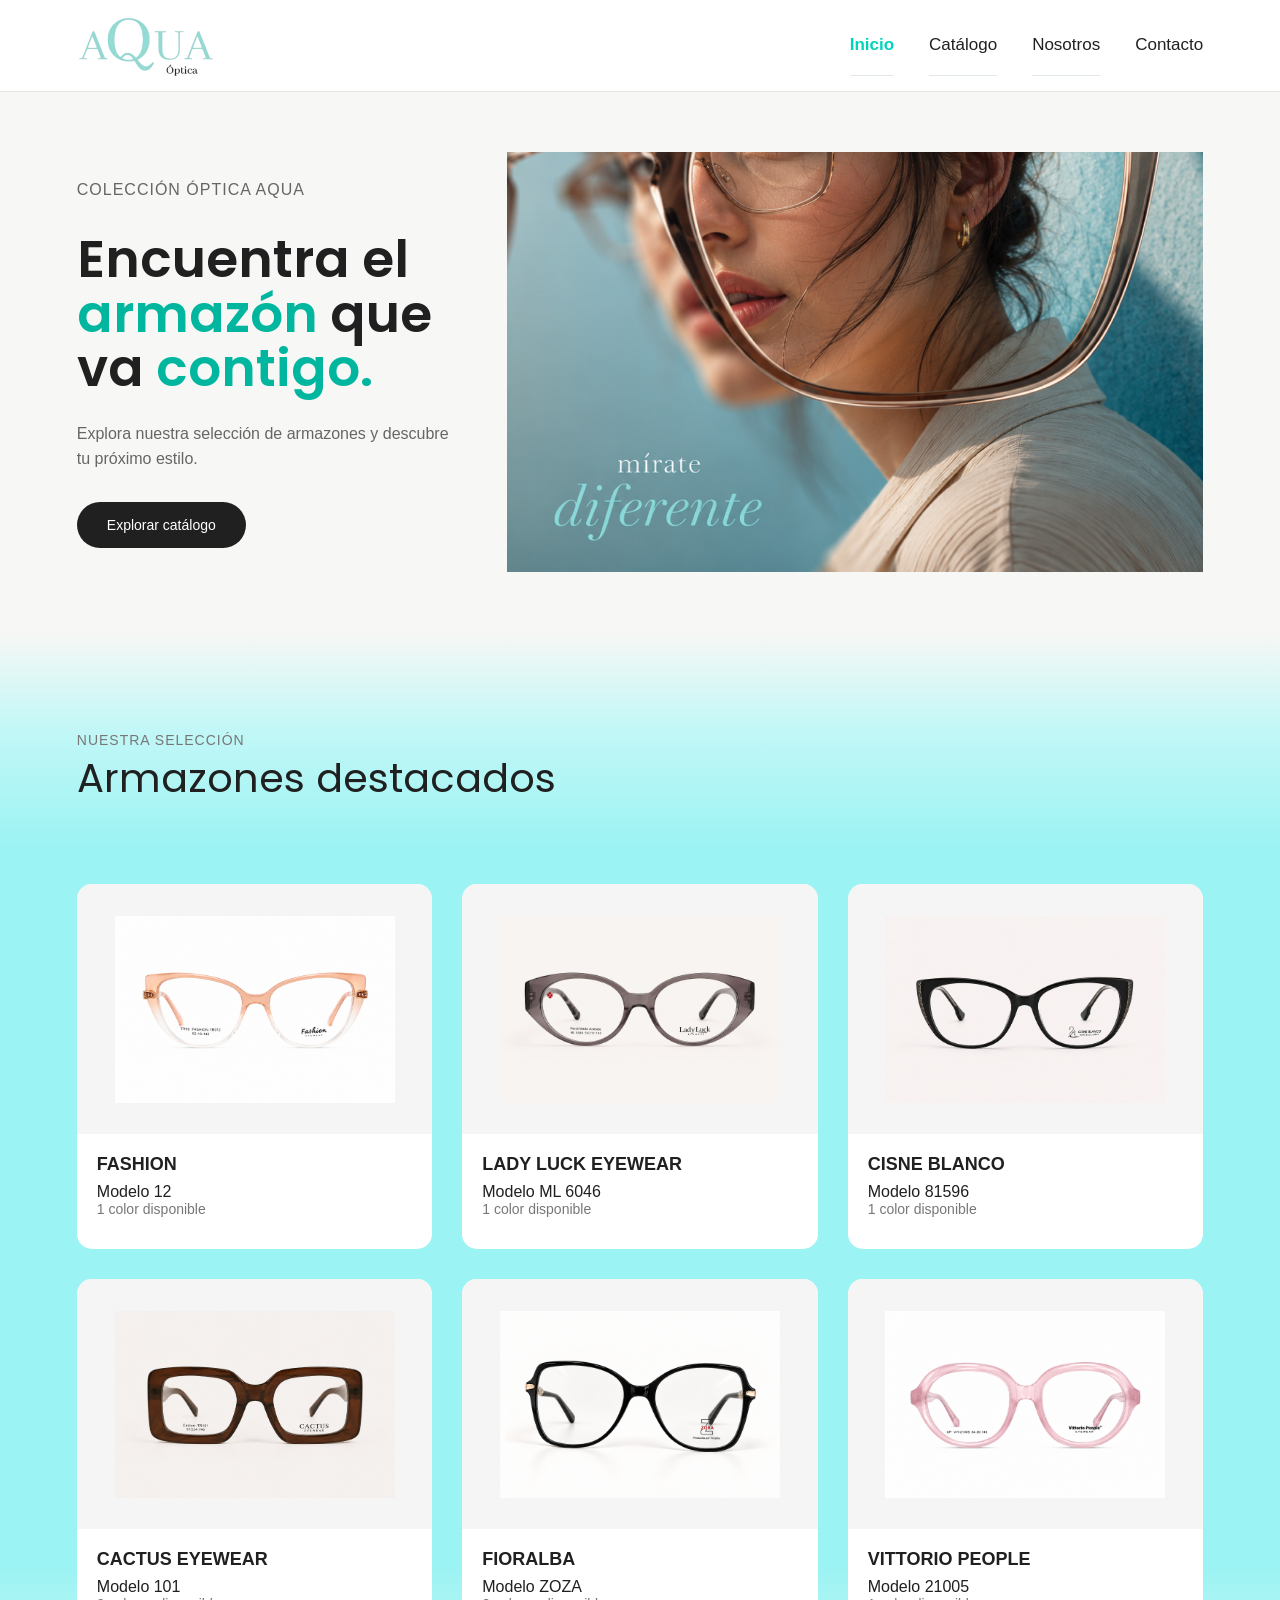
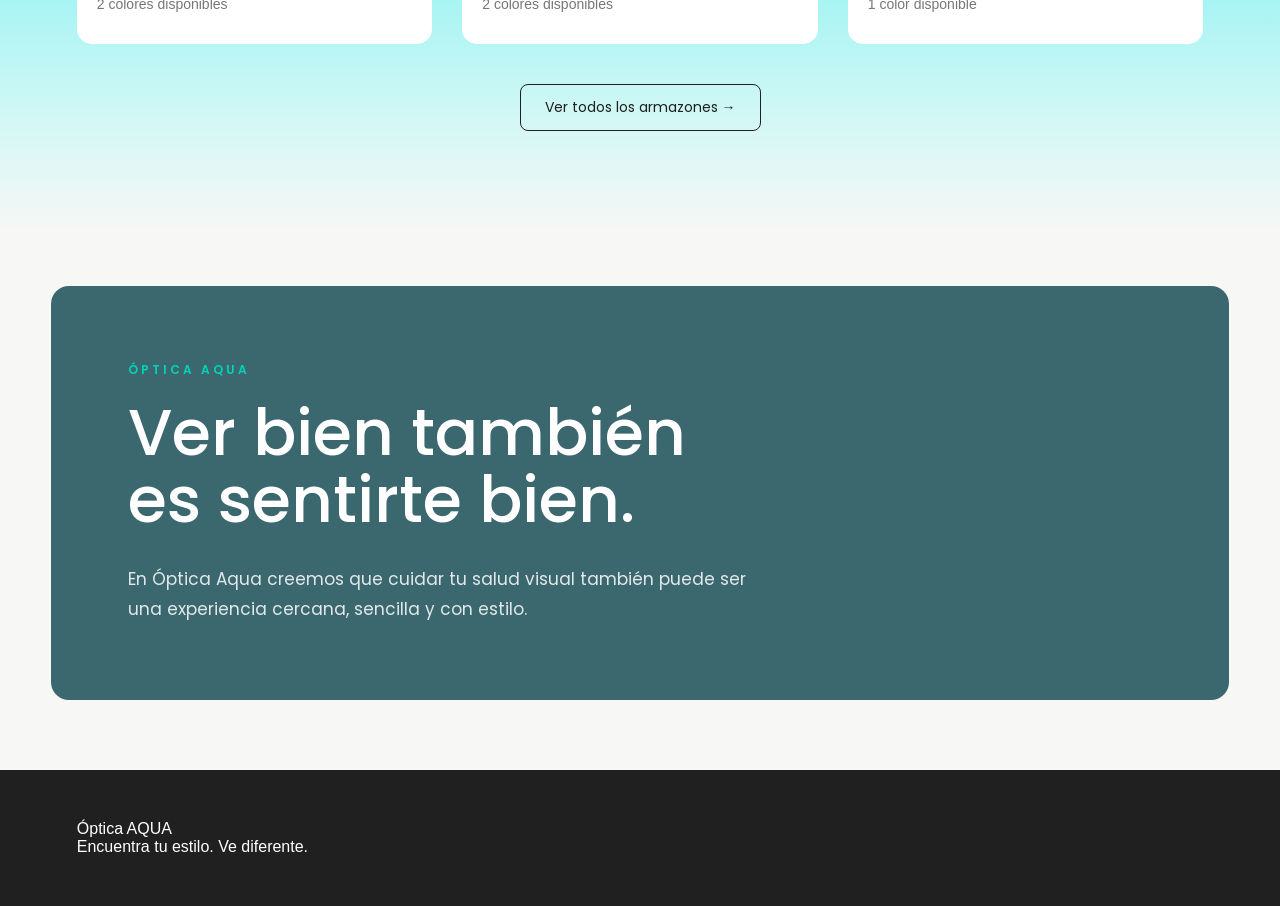
==== index.html @ 5e8a1d58 "Corregir menu movil de inicio" ====
<!DOCTYPE html>
<html lang="es">

<head>
    <meta charset="UTF-8">
    <meta name="viewport" content="width=device-width, initial-scale=1.0">

    <title>Óptica Aqua</title>

    <!-- TIPOGRAFÍA POPPINS -->
    <link rel="preconnect" href="https://fonts.googleapis.com">
    <link rel="preconnect" href="https://fonts.gstatic.com" crossorigin>

    <link
        href="https://fonts.googleapis.com/css2?family=Poppins:wght@400;500;600;700&display=swap"
        rel="stylesheet"
    >

    <!-- ESTILOS -->
    <link rel="stylesheet" href="style.css/style.css">

</head>

<body data-pagina="inicio">


    <!-- =========================
         ENCABEZADO
         ========================= -->

    <header class="encabezado">

<button class="menu-hamburguesa" id="abrir-menu" aria-label="Abrir menú">
    <span></span>
    <span></span>
</button>

        <div class="logo">
            <img src="imagenes/Aqua Logo.png" alt="Óptica Aqua">
        </div>

       <nav class="menu" id="menu-principal">

    <a href="#" class="activo">Inicio</a>
    <a href="catalogo.html">Catálogo</a>
    <a href="#nosotros">Nosotros</a>
    <a href="#contacto">Contacto</a>

</nav>

    </header>


    <!-- =========================
         PANEL DE BÚSQUEDA
         ========================= -->

    <div class="panel-filtros" id="panel-filtros">

        <div class="filtros-contenido">

            <div class="filtros-encabezado">

                <h2>
                    Encuentra tus armazones
                </h2>

                <button id="cerrar-filtros">
                    ×
                </button>

            </div>


            <!-- BUSCADOR -->

            <input
                type="text"
                id="buscar-modelo"
                placeholder="Buscar marca, modelo o característica..."
            >


            <div class="filtros-opciones">


                <!-- MARCA -->

                <select id="filtro-marca">

                    <option value="">
                        Todas las marcas
                    </option>

                </select>


                <!-- MATERIAL -->

                <select id="filtro-material">

                    <option value="">
                        Todos los materiales
                    </option>

                    <option value="PASTA">
                        Pasta
                    </option>

                    <option value="METALICO">
                        Metálico
                    </option>

                    <option value="TITANIO">
                        Titanio
                    </option>

                </select>


                <!-- COLOR -->

                <select id="filtro-color">

                    <option value="">
                        Todos los colores
                    </option>

                    <option value="NEGRO">Negro</option>
                    <option value="CAREY">Carey</option>
                    <option value="TRANSPARENTE">Transparente</option>
                    <option value="VINO">Vino</option>
                    <option value="ROJO">Rojo</option>
                    <option value="AZUL">Azul</option>
                    <option value="DORADO">Dorado</option>
                    <option value="GRIS">Gris</option>
                    <option value="VERDE">Verde</option>
                    <option value="MORADO">Morado</option>
                    <option value="CAFE">Café</option>
                    <option value="PLATA">Plata</option>
                    <option value="NARANJA">Naranja</option>
                    <option value="BLANCO">Blanco</option>

                </select>


                <!-- PRECIO -->

                <select id="filtro-precio">

                    <option value="">
                        Cualquier precio
                    </option>

                    <option value="500">
                        Hasta $500
                    </option>

                    <option value="800">
                        Hasta $800
                    </option>

                    <option value="1000">
                        Hasta $1,000
                    </option>

                    <option value="1500">
                        Hasta $1,500
                    </option>

                    <option value="2000">
                        Hasta $2,000
                    </option>

                </select>

            </div>

<button id="aplicar-filtros">
    Ver resultados
</button>
            <button id="limpiar-filtros">
                Limpiar filtros
            </button>

        </div>

    </div>


    <!-- =========================
         CONTENIDO PRINCIPAL
         ========================= -->

    <main>


        <!-- PORTADA -->

        <section class="hero">

            <div class="hero-texto">

                <p class="subtitulo">
                    COLECCIÓN ÓPTICA AQUA
                </p>

                <h1>
                    Encuentra el
                    <span class="titulo-azul">
                        armazón
                    </span>
                    que va
                    <span class="titulo-azul">
                        contigo.
                    </span>
                </h1>

                <p>
                    Explora nuestra selección de armazones
                    y descubre tu próximo estilo.
                </p>

                <a href="#catalogo" class="boton">
                    Explorar catálogo
                </a>

            </div>


            <div class="hero-imagen">

                <img
                    src="imagenes/OPTICA POST-03.jpg"
                    alt="Colección Óptica Aqua"
                >

            </div>

        </section>


       <!-- =========================
     CATÁLOGO
     ========================= -->

<section
    id="catalogo"
    class="seccion-catalogo"
>

    <div class="cabecera-catalogo">

        <div class="titulo-seccion">

            <p class="subtitulo">
                NUESTRA SELECCIÓN
            </p>

            <h2>
                Armazones destacados
            </h2>

        </div>

    </div>

    <!--
        JavaScript coloca aquí
        automáticamente las tarjetas.
    -->

    <div class="productos"></div>

    <div class="ver-todos">
        <a href="catalogo.html">
            Ver todos los armazones →
        </a>
    </div>

</section>


<!-- =========================
     NOSOTROS
     ========================= -->

<section class="nosotros" id="nosotros">

    <div class="nosotros-contenido">

        <p class="nosotros-etiqueta">
            ÓPTICA AQUA
        </p>

        <h2>
            Ver bien también<br>
            es sentirte bien.
        </h2>

        <p class="nosotros-texto">
            En Óptica Aqua creemos que cuidar tu salud visual
            también puede ser una experiencia cercana, sencilla
            y con estilo.
        </p>

    </div>

</section>

</main>
    <!-- =========================
         PIE DE PÁGINA
         ========================= -->

    <footer id="contacto">

        <p>
            Óptica AQUA
        </p>

        <p>
            Encuentra tu estilo. Ve diferente.
        </p>

    </footer>


    <!-- JAVASCRIPT -->

<script src="script.js/inventario.js"></script>
<script src="script.js/script.js"></script>

</body>

</html>
---- style.css/style.css ----
/* CONFIGURACIÓN GENERAL */

* {
    margin: 0;
    padding: 0;
    box-sizing: border-box;
}

body {
    font-family: Arial, sans-serif;
    background-color: #f7f7f5;
    color: #202020;
}


/* ENCABEZADO */

.encabezado {
    display: flex;
    justify-content: space-between;
    align-items: center;
    padding: 14px 6%;
    background-color: white;
    border-bottom: 1px solid #e5e5e5;

    position: sticky;
    top: 0;
    z-index: 1000;
    width: 100%;
}

.logo {
    font-size: 22px;
    font-weight: bold;
    letter-spacing: 2px;
}

.logo span {
    font-weight: normal;
}

.menu {
    display: flex;
    gap: 35px;
}

.menu a {
    text-decoration: none;
    color: #202020;
   font-size: 17px;
}

/* HEADER DE CATÁLOGO */

body[data-pagina="catálogo"] .menu {
    margin-left: auto;
}

body[data-pagina="catálogo"] .acciones {
    margin-left: 28px;
}
/* Cuando pasas el cursor */
.menu a:hover {
    color: #00d4bb;
    font-weight: bold;
}
.menu a.activo {
    color: #00d4bb;
    font-weight: 600;
}

.acciones button {
    background: none;
    border: 1px solid #6a9492;
    color: #6a9492;
    padding: 10px 20px;
    cursor: pointer;
    border-radius: 50px;
}


/* PORTADA */

.hero {
    display: grid;
    grid-template-columns: 380px minmax(0, 1fr);
    align-items: center;
    gap: 50px;

    width: 100%;
    max-width: 1400px;
    margin: 0 auto;
    padding: 60px 6%;
}

.hero-texto {
    width: 100%;
}

.subtitulo {
    font-size: 14px;
    letter-spacing: 1px;
    margin-bottom: 0;
    color: #777;
}

.hero h1 {
    font-family: 'Poppins', sans-serif;
    font-size: 52px;
    line-height: 1.05;
    font-weight: 600;
    margin-bottom: 25px;
}
.titulo-marino {
    color: #101a20;
}

.titulo-azul {
    color: #00b69e;
}

.hero p {
    font-size: 16px;
    line-height: 1.6;
    color: #666;
    margin-bottom: 30px;
}

.boton {
    display: inline-block;
    padding: 15px 30px;
    background-color: #202020;
    color: white;
    text-decoration: none;
    font-size: 14px;
    border-radius: 50px;

    transition: transform 0.25s ease, box-shadow 0.25s ease;
}
.boton:hover {
    transform: translateY(-4px);
    box-shadow: 0 8px 18px rgba(0, 0, 0, 0.15);
}


/* IMAGEN DE PORTADA */

.hero-imagen {
    width: 100%;
    height: 420px;
    overflow: hidden;
}

.hero-imagen img {
    width: 100%;
    height: 100%;
    display: block;
    object-fit: cover;
    object-position: center;
}

  /* CATÁLOGO */

.titulo-seccion {
    margin-bottom: 28px;
}

.titulo-seccion h2 {
    font-size: 40px;
    font-weight: 400;
    margin-bottom: 8px;
    font-family: 'Poppins', sans-serif;
}

.productos {
    display: grid;
    grid-template-columns: repeat(3, 1fr);
    gap: 30px;
    margin-top: 40px;
}

.tarjeta-producto {
    background-color: #ffffff;
    border-radius: 15px;
    overflow: hidden;
    transition: 0.3s ease;
    cursor: pointer;
}

.producto-imagen {
    background-color: #f5f5f5;
    padding: 30px;
    height: 250px;
    display: flex;
    align-items: center;
    justify-content: center;
}

.producto-imagen img {
    width: 100%;
    max-width: 280px;
    height: auto;
}

.producto-info {
    padding: 20px;
}

.producto-info h3 {
    margin: 0 0 8px;
    font-size: 18px;
}

.tipo {
    color: #777777;
    font-size: 14px;
    margin: 0 0 12px;
}

.precio {
    font-size: 17px;
    font-weight: bold;
    margin: 0;
}

.tarjeta-producto:hover {
    transform: translateY(-6px);
    box-shadow: 0 12px 30px rgba(0, 0, 0, 0.10);
}
.hero {
    /* todo lo que ya tienes aquí */
    position: relative;
}

/* CATÁLOGO DENTRO DE INICIO */
body[data-pagina="inicio"] .seccion-catalogo {
    padding: 100px 6%;

    background: linear-gradient(
        to bottom,
        #f7f7f5 0%,
        #c3f7f7 8%,
        #9cf3f3 18%,
        #9cf3f3 78%,
        #d8f8f5 92%,
        #f7f7f5 100%
    );
}


/* PÁGINA COMPLETA DE CATÁLOGO */
body[data-pagina="catálogo"] .seccion-catalogo {
    padding: 55px 6% 100px;

    background: linear-gradient(
        to bottom,
        #f7f7f5 0px,
        #c3f7f7 180px,
        #a4fcfc 350px,
        #a4fcfc 100%
    );
}


/* PIE DE PÁGINA */

footer {
    padding: 50px 6%;
    background-color: #202020;
    color: white;
}

.logo img {
    width: 140px;
    height: auto;
    display: block;
}


/* =========================
   VERSIÓN CELULAR
   ========================= */

@media (max-width: 768px) {

  /* HEADER MÓVIL */

/* HEADER MÓVIL */

.encabezado {
    position: sticky;
    top: 0;
    z-index: 1000;

    display: grid;
    grid-template-columns: 1fr auto 1fr;
    align-items: center;

    padding: 12px 5%;
    gap: 0;
}

/* Logo centrado */
.logo {
    grid-column: 2;
}

.logo img {
    width: 115px;
}

/* Hamburguesa */
.menu-hamburguesa {
    grid-column: 1;
    grid-row: 1;

    display: flex;
    flex-direction: column;
    gap: 5px;

    width: 34px;
    padding: 5px 0;

    background: transparent;
    border: none;
    cursor: pointer;
}

.menu-hamburguesa span {
    display: block;
    width: 28px;
    height: 2px;
    background-color: #3b686f;
}

/* Buscar a la derecha */
.acciones {
    grid-column: 3;
    grid-row: 1;
    justify-self: end;
    margin-left: 0 !important;
}

.acciones button {
    padding: 9px 16px;
    font-size: 13px;
}

/* Ocultamos el menú normal */
.menu {
    display: none;
}

/* X para cerrar */

.cerrar-menu {
    display: block;

    position: absolute;
    top: 22px;
    right: 7%;

    background: transparent;
    border: none;

    font-size: 34px;
    font-weight: 300;

    cursor: pointer;
}

    .hero {
        grid-template-columns: 1fr;
        padding: 50px 6%;
        gap: 35px;
    }

    .hero-texto {
        width: 100%;
    }

    .hero h1 {
        font-size: 40px;
    }

    .hero p {
        font-size: 16px;
    }

    .hero-imagen {
        height: 300px;
    }

   .seccion-catalogo {
    padding: 40px 6% 60px;
}

    .titulo-seccion {
        margin-bottom: 30px;
    }

    .titulo-seccion h2 {
        font-size: 32px;
    }

    .productos {
    grid-template-columns: repeat(2, minmax(0, 1fr));
    gap: 12px;
}

   .producto-imagen {
    height: 180px;
    padding: 15px;
}

    footer {
        padding: 40px 6%;
    }
    /* BARRA DE CATEGORÍAS - MÓVIL */

.barra-catalogo {
    width: 100%;
    overflow-x: auto;
    display: flex;
    flex-wrap: nowrap;
    gap: 10px;

    padding-bottom: 8px;

    /* Oculta la barra de scroll */
    scrollbar-width: none;
}

.barra-catalogo::-webkit-scrollbar {
    display: none;
}

.barra-catalogo .categorias-catalogo {
    display: flex;
    flex-wrap: nowrap;
    width: max-content;
    flex-shrink: 0;
    gap: 10px;
}

.barra-catalogo .categoria,
#abrir-filtros-catalogo {
    flex-shrink: 0;
    white-space: nowrap;
}
#abrir-filtros-catalogo {
    width: auto;
    min-width: max-content;
    flex: 0 0 auto;

    padding: 10px 22px;
}
.barra-catalogo .categoria {
    width: auto;
    flex: 0 0 auto;
}
#abrir-filtros-catalogo {
    width: auto;
    min-width: max-content;
    flex: 0 0 auto;
    padding: 10px 22px;
}
}
/* =========================
   PANEL DE FILTROS
   ========================= */

.panel-filtros {
    position: fixed;
    top: 0;
    right: -100%;
    width: 420px;
    max-width: 100%;
    height: 100vh;
    background-color: #ffffff;
    z-index: 1000;
    padding: 40px;
    box-shadow: -10px 0 30px rgba(0, 0, 0, 0.12);

    transition: right 0.35s ease;
}

/* Cuando el panel está abierto */

.panel-filtros.activo {
    right: 0;
}

.filtros-contenido {
    width: 100%;
}

.filtros-encabezado {
    display: flex;
    justify-content: space-between;
    align-items: center;
    margin-bottom: 35px;
}

.filtros-encabezado h2 {
    font-family: 'Poppins', sans-serif;
    font-size: 24px;
    font-weight: 600;
}

#cerrar-filtros {
    background: none;
    border: none;
    font-size: 30px;
    cursor: pointer;
}

#buscar-modelo {
    width: 100%;
    padding: 14px;
    border: 1px solid #dddddd;
    font-family: 'Poppins', sans-serif;
    margin-bottom: 20px;
}

.filtros-opciones {
    display: flex;
    flex-direction: column;
    gap: 15px;
}

.filtros-opciones select {
    width: 100%;
    padding: 14px;
    border: 1px solid #dddddd;
    background-color: white;
    font-family: 'Poppins', sans-serif;
    cursor: pointer;
}

#limpiar-filtros {
    width: 100%;
    margin-top: 25px;
    padding: 14px;
    background-color: #202020;
    color: white;
    border: none;
    font-family: 'Poppins', sans-serif;
    cursor: pointer;
}


/* CELULAR */

@media (max-width: 768px) {

    .panel-filtros {
        width: 100%;
        padding: 30px 6%;
    }

}
/* =========================================
   MODAL / FICHA DEL PRODUCTO
   ========================================= */

.modal-producto {
    position: fixed;
    inset: 0;
    background: rgba(0, 0, 0, 0.45);

    display: flex;
    align-items: center;
    justify-content: center;

    padding: 30px;

    z-index: 2000;

    opacity: 0;
    visibility: hidden;
    pointer-events: none;

    transition:
        opacity 0.3s ease,
        visibility 0.3s ease;
}


/* MODAL ABIERTO */

.modal-producto.activo {
    opacity: 1;
    visibility: visible;
    pointer-events: auto;
}


/* CAJA BLANCA */

.modal-contenido {
    position: relative;

    width: min(950px, 100%);
    max-height: 90vh;

    background: white;
    border-radius: 18px;

    padding: 45px;

    overflow-y: auto;

    transform: translateY(20px) scale(0.98);

    transition: transform 0.3s ease;
}


.modal-producto.activo .modal-contenido {
    transform: translateY(0) scale(1);
}


/* BOTÓN CERRAR */

.cerrar-modal {
    position: absolute;

    top: 18px;
    right: 22px;

    background: transparent;
    border: none;

    font-family: 'Poppins', sans-serif;
    font-size: 32px;

    cursor: pointer;

    z-index: 5;
}


/* INTERIOR */

.modal-interior {
    display: grid;
    grid-template-columns: 1.1fr 1fr;

    gap: 50px;
    align-items: center;
}


/* IMAGEN */

.modal-imagen {
    width: 100%;
    min-height: 420px;

    background: #f5f5f5;
    border-radius: 14px;

    display: flex;
    align-items: center;
    justify-content: center;

    overflow: hidden;
}


.modal-imagen img {
    display: block;

    width: 100%;
    height: 420px;

    object-fit: contain;

    padding: 25px;
}


/* INFORMACIÓN */

.modal-datos h2 {
    font-family: 'Poppins', sans-serif;

    font-size: 32px;
    font-weight: 600;

    margin: 5px 0 15px;
}


.modal-datos p {
    font-family: 'Poppins', sans-serif;
}


/* VARIANTES / COLORES */

.variantes-modal {
    display: flex;
    flex-wrap: wrap;

    gap: 10px;

    margin: 25px 0;
}


.boton-variante {
    padding: 10px 16px;

    background: white;

    border: 1px solid #d7d7d7;
    border-radius: 30px;

    font-family: 'Poppins', sans-serif;
    font-size: 13px;

    cursor: pointer;

    transition: 0.2s ease;
}


.boton-variante:hover {
    border-color: #00d4bb;

    transform: translateY(-2px);
}


/* DETALLE DE LA VARIANTE */

.detalle-variante {
    margin-top: 20px;

    padding-top: 20px;

    border-top: 1px solid #eeeeee;
}


.detalle-variante p {
    margin: 7px 0;
}


/* INDICAR QUE LAS TARJETAS SE PUEDEN ABRIR */

.tarjeta-producto {
    cursor: pointer;
}


/* =========================================
   MODAL EN CELULAR
   ========================================= */

@media (max-width: 768px) {

    .modal-producto {
        padding: 15px;
    }

    .modal-contenido {
        padding: 50px 22px 30px;
        max-height: 92vh;
    }

    .modal-interior {
        grid-template-columns: 1fr;
        gap: 25px;
    }

    .modal-imagen {
        min-height: 260px;
    }

    .modal-imagen img {
        height: 260px;
    }

    .modal-datos h2 {
        font-size: 25px;
    }

}
/* COLOR / VARIANTE SELECCIONADA */

.boton-variante.activo {
    background-color: #202020;
    color: #ffffff;
    border-color: #202020;
}
/* BOTÓN VER RESULTADOS */

#aplicar-filtros {
    width: 100%;
    margin-top: 25px;
    padding: 14px;

    background-color: #00d4bb;
    color: #ffffff;

    border: none;

    font-family: 'Poppins', sans-serif;
    font-size: 15px;
    font-weight: 600;

    cursor: pointer;

    transition: transform 0.2s ease, box-shadow 0.2s ease;
}

#aplicar-filtros:hover {
    transform: translateY(-2px);
    box-shadow: 0 6px 15px rgba(0, 0, 0, 0.12);
}


/* AJUSTAR ESPACIO DE LIMPIAR FILTROS */

#limpiar-filtros {
    margin-top: 12px;
}
#aplicar-filtros,
#limpiar-filtros {
    border-radius: 50px;
}
/* =========================================
   CABECERA DEL CATÁLOGO + BOTÓN FILTRAR
   ========================================= */

.cabecera-catalogo {
    display: flex;
    justify-content: space-between;
    align-items: flex-end;
    gap: 30px;
}

#abrir-filtros-catalogo {
    margin: 0;
    flex-shrink: 0;

    padding: 10px 22px;

    background-color: #3b686f;
    color: white;

    border: 1px solid #3b686f;
    border-radius: 50px;

    font-family: 'Poppins', sans-serif;
    font-size: 14px;
    font-weight: 500;

    cursor: pointer;
    transition: 0.3s ease;
}

#abrir-filtros-catalogo:hover {
    background-color: #2f565c;
    border-color: #2f565c;
    transform: translateY(-2px);
}

@media (max-width: 768px) {

    .cabecera-catalogo {
        align-items: flex-start;
        flex-direction: column;
        gap: 15px;
    }

}
/* =========================================
   CATEGORÍAS DEL CATÁLOGO
   ========================================= */

.categorias-catalogo {
    display: flex;
    flex-wrap: wrap;
    gap: 10px;
    margin-bottom: 35px;
}

.categoria {
    padding: 9px 18px;

    background-color: transparent;
    color: #202020;

    border: 1px solid #d8d8d8;
    border-radius: 20px;

    font-family: 'Poppins', sans-serif;
    font-size: 13px;
    font-weight: 500;

    cursor: pointer;
    transition: all 0.2s ease;
}

.categoria:hover {
    border-color: #00d4bb;
    transform: translateY(-2px);
}

.categoria.activa {
    background-color: #202020;
    color: #ffffff;
    border-color: #202020;
}
.miniaturas-modal {
    display: flex;
    gap: 10px;
    margin-bottom: 25px;
    flex-wrap: wrap;
}

.miniaturas-modal img {
    width: 70px;
    height: 55px;
    object-fit: cover;

    background: #f5f5f5;

    border: 2px solid transparent;
    border-radius: 8px;

    padding: 4px;

    cursor: pointer;

    transition:
        border-color 0.2s ease,
        transform 0.2s ease;
}

.miniaturas-modal img:hover {
    transform: translateY(-2px);
}

.miniaturas-modal img.activa {
    border-color: #00d4bb;
}
.ver-todos {
    display: flex;
    justify-content: center;
    margin-top: 40px;
}

.ver-todos a {
    display: inline-block;
    padding: 12px 24px;
    border: 1px solid #202020;
    border-radius: 8px;
    color: #202020;
    text-decoration: none;
    font-family: 'Poppins', sans-serif;
    font-size: 14px;
    transition: 0.3s ease;
}

.ver-todos a:hover {
    background-color: #202020;
    color: white;
}
.volver-arriba {
    position: fixed;
    right: 28px;
    bottom: 28px;

    width: 58px;
    height: 58px;

    border: none;
    border-radius: 50%;

    background-color: #356c7a;

    cursor: pointer;
    z-index: 900;

    opacity: 0;
    visibility: hidden;
    transform: translateY(10px);

    transition: 0.3s ease;

    display: flex;
    align-items: center;
    justify-content: center;
}

/* Flecha chunky */
.flecha-chunky {
    position: relative;
    width: 28px;
    height: 30px;
}

/* Punta */
.flecha-chunky::before {
    content: "";
    position: absolute;

    top: 0;
    left: 50%;
    transform: translateX(-50%);

    width: 0;
    height: 0;

    border-left: 14px solid transparent;
    border-right: 14px solid transparent;
    border-bottom: 15px solid #a4fcfc;
}

/* Cuerpo */
.flecha-chunky::after {
    content: "";
    position: absolute;

    width: 13px;
    height: 17px;

    left: 50%;
    bottom: 0;
    transform: translateX(-50%);

    background-color: #a4fcfc;
    border-radius: 2px;
}

.volver-arriba.visible {
    opacity: 1;
    visibility: visible;
    transform: translateY(0);
}

.volver-arriba:hover {
    background-color: #356c7a;
    transform: translateY(-4px);
}
/* =====================================================
   NOSOTROS
===================================================== */

.nosotros {
    padding: 75px 6%;
    background-color: #3b686f;
    color: white;

    width: calc(100% - 8%);
    max-width: 1500px;

    margin: 55px auto 70px;
    border-radius: 18px;
}

.nosotros-contenido {
    width: 100%;
    max-width: 1400px;
    margin: 0 auto;
}

.nosotros-etiqueta {
    font-family: 'Poppins', sans-serif;
    font-size: 12px;
    font-weight: 600;
    letter-spacing: 3px;

    color: #00d4bb;
    margin-bottom: 20px;
}

.nosotros h2 {
    font-family: 'Poppins', sans-serif;
    font-size: clamp(38px, 5vw, 68px);
    line-height: 1.05;
    font-weight: 500;

    max-width: 850px;
    margin-bottom: 30px;
}

.nosotros-texto {
    font-family: 'Poppins', sans-serif;
    font-size: 17px;
    line-height: 1.8;

    max-width: 620px;
    color: rgba(255, 255, 255, 0.85);
}
/* =====================================================
   ANIMACIÓN NOSOTROS
===================================================== */

.nosotros {
    opacity: 0;
    transform: translateY(45px);

    transition:
        opacity 0.8s ease,
        transform 0.8s ease;
}

.nosotros.visible {
    opacity: 1;
    transform: translateY(0);
}

.barra-catalogo {
    display: flex;
    align-items: center;
    justify-content: flex-start;
    gap: 12px;
    flex-wrap: nowrap;
}

.barra-catalogo .categorias-catalogo {
    width: auto;
    margin: 0;
    flex: 0 0 auto;
}

#abrir-filtros-catalogo {
    margin: 0;
    flex-shrink: 0;
}
/* CONTROLES DEL MENÚ MÓVIL */

.menu-hamburguesa,
.cerrar-menu {
    display: none;
}
/* AJUSTES FINALES PARA CELULAR */
@media (max-width: 768px) {

    /* Menos espacio arriba del catálogo */
    body[data-pagina="catálogo"] .seccion-catalogo {
        padding: 30px 6% 60px;
    }

    /* Dos tarjetas por fila */
    .productos {
        grid-template-columns: repeat(2, minmax(0, 1fr));
        gap: 12px;
    }

    /* Tarjetas más compactas */
    .producto-imagen {
        height: 165px;
        padding: 12px;
    }

    .producto-info {
        padding: 15px;
    }

    .producto-info h3 {
        font-size: 15px;
        line-height: 1.2;
        margin-bottom: 6px;
    }

    .producto-info p {
        font-size: 13px;
        line-height: 1.3;
    }
}
/* =========================================
   HEADER MÓVIL - DEJAR AL FINAL DEL CSS
   ========================================= */

@media (max-width: 768px) {

    .encabezado {
        display: grid;
        grid-template-columns: 1fr auto 1fr;
        align-items: center;

        padding: 12px 5%;
        gap: 0;
    }

    /* HAMBURGUESA */

    .menu-hamburguesa {
        display: flex;
        flex-direction: column;
        justify-content: center;
        gap: 6px;

        grid-column: 1;
        grid-row: 1;
        justify-self: start;

        width: 36px;
        padding: 6px 0;

        background: transparent;
        border: none;
        cursor: pointer;
    }

    .menu-hamburguesa span {
        display: block;
        width: 28px;
        height: 2px;
        background-color: #3b686f;
    }

    /* LOGO */

    .logo {
        grid-column: 2;
        grid-row: 1;
        justify-self: center;
    }

    .logo img {
        width: 115px;
    }

    /* BUSCAR */

    .acciones {
        grid-column: 3;
        grid-row: 1;
        justify-self: end;
        margin-left: 0 !important;
    }

    .acciones button {
        padding: 9px 16px;
        font-size: 13px;
    }

    /* MENÚ DE ESCRITORIO */

    .menu {
        display: none;
    }
}
/* =========================
   MENÚ MÓVIL ABIERTO
========================= */

.menu.abierto {
    display: flex;

    position: fixed;
    inset: 0;

    width: 100%;
    height: 100vh;

    background-color: #f7f7f5;

    flex-direction: column;
    align-items: flex-start;
    justify-content: flex-start;

    padding: 120px 8% 40px;
    gap: 0;

    z-index: 2000;
}

/* Enlaces */

.menu.abierto a {
    display: block;
    width: 100%;

    padding: 20px 0;

    font-size: 25px;
    font-weight: 400;
    color: #202020;

    text-decoration: none;
    border-bottom: 1px solid #e5e5e5;
}

#menu-principal a {
    width: 100%;
    padding: 20px 0;

    border-bottom: 1px solid rgba(59, 104, 111, 0.15);
}
#menu-principal a:last-child {
    border-bottom: none;
}

/* Página actual */

.menu.abierto a.activo {
    color: #00bfae;
    font-weight: 600;
}

/* X para cerrar */

.menu.abierto .cerrar-menu {
    display: block;

    position: absolute;
    top: 24px;
    left: 8%;

    padding: 0;

    background: none;
    border: none;

    color: #3b686f;
    font-size: 45px;
    font-weight: 200;
    line-height: 1;

    cursor: pointer;
}
/* Logo dentro del menú abierto */

.logo-menu-movil {
    display: none;
}

.menu.abierto .logo-menu-movil {
    display: block;

    position: absolute;
    top: 22px;
    left: 50%;
    transform: translateX(-50%);
}

.menu.abierto .logo-menu-movil img {
    display: block;
    width: 115px;
    height: auto;
}
/* Corregir posición de la X */

.menu.abierto .cerrar-menu {
    display: block !important;

    position: absolute !important;
    top: 24px !important;
    left: 6% !important;
    right: auto !important;

    transform: none !important;

    width: auto !important;
    margin: 0 !important;
    padding: 0 !important;

    background: transparent;
    border: none;

    font-size: 42px;
    line-height: 1;
    color: #3b686f;

    z-index: 10;
}
/* =========================================
   MENÚ MÓVIL DESLIZABLE
========================================= */

@media (max-width: 768px) {

    /* HEADER SIEMPRE ENCIMA */
    .encabezado {
        position: sticky;
        top: 0;
        z-index: 2500;
        background-color: white;
    }


    /* =========================
       PANEL DEL MENÚ
    ========================= */

    #menu-principal {
        display: flex;

        position: fixed;

        /* empieza debajo del header */
        top: 65px;
        left: 0;

        width: 100%;
        height: calc(100% - 65px);

        flex-direction: column;
        align-items: flex-start;

        padding: 35px 6%;

        background-color: #f7f7f5;

        z-index: 2000;

        /* escondido hacia la izquierda */
        transform: translateX(-100%);

        transition: transform 0.45s ease;
    }


    /* PANEL ABIERTO */

    #menu-principal.menu-abierto {
        transform: translateX(0);
    }


    /* BLOQUEAR SCROLL */

    body.menu-movil-abierto {
        overflow: hidden;
    }


    /* =========================
       HAMBURGUESA
    ========================= */

    .menu-hamburguesa {
        position: relative;
        z-index: 2600;

        display: flex;
        flex-direction: column;
        justify-content: center;

        width: 34px;
        height: 34px;

        padding: 0;
        gap: 7px;

        background: transparent;
        border: none;
    }

    .menu-hamburguesa span {
        display: block;

        width: 27px;
        height: 2px;

        background-color: #3b686f;

        transform-origin: center;

        transition: transform 0.35s ease;
    }


    /* =========================
       DOS LÍNEAS → X
    ========================= */

    .menu-hamburguesa.activo {
        gap: 0;
    }

    .menu-hamburguesa.activo span:first-child {
        position: absolute;
        transform: rotate(45deg);
    }

    .menu-hamburguesa.activo span:last-child {
        position: absolute;
        transform: rotate(-45deg);
    }
}
/* =========================================
   FICHA DE PRODUCTO - MÓVIL
========================================= */

@media (max-width: 768px) {

    .modal-producto {
        padding: 16px;
        align-items: center;
        justify-content: center;
    }

    .modal-contenido {
    width: calc(100% - 32px) !important;
    max-width: 420px !important;

    height: auto !important;
    min-height: 0 !important;
    max-height: 80vh !important;

    margin: auto !important;
    padding: 18px !important;

    overflow-y: auto !important;

    border-radius: 18px !important;
}

    .modal-interior {
        display: block;
    }


    /* FOTO PRINCIPAL */

    .modal-galeria {
        width: 100%;
    }

    .modal-imagen {
    width: 100% !important;
    height: 180px !important;

    display: flex;
    align-items: center;
    justify-content: center;

    padding: 12px !important;
    border-radius: 12px;
}

.modal-imagen img {
    width: 100% !important;
    height: 100% !important;
    object-fit: contain;
}


    /* INFORMACIÓN */

   .modal-datos {
    padding: 16px 0 0 !important;
    margin: 0 !important;
}

.modal-datos h2 {
    font-size: 22px !important;
    margin: 2px 0 8px !important;
}

.modal-datos p {
    margin: 6px 0 !important;
}


    /* VARIANTES */

    .variantes-modal {
        display: flex;
        flex-wrap: wrap;
        gap: 8px;

        margin-top: 18px;
    }

    .boton-variante {
        padding: 9px 15px;
        font-size: 13px;
    }


    /* MINIATURAS */

    .miniaturas-modal {
        display: flex;
        gap: 8px;

        margin-top: 16px;
    }

    .miniaturas-modal img {
        width: 62px;
        height: 62px;

        object-fit: contain;
    }


    /* DETALLE */

    .detalle-variante {
        margin-top: 18px;
        font-size: 14px;
    }

}
@media (max-width: 768px) {

    .modal-producto {
        padding: 12px !important;
    }

    .modal-contenido {
        width: calc(100% - 24px) !important;
        max-width: 380px !important;

        height: auto !important;
        min-height: 0 !important;
        max-height: 82vh !important;

        padding: 16px !important;
        overflow-y: auto !important;
    }

    /* Quitar distribución gigante de escritorio */
    .modal-interior {
        display: flex !important;
        flex-direction: column !important;
        gap: 14px !important;

        height: auto !important;
        min-height: 0 !important;
    }

    .modal-galeria {
        width: 100% !important;
        height: auto !important;
        min-height: 0 !important;

        margin: 0 !important;
        padding: 0 !important;
    }

    /* FOTO MUCHO MÁS COMPACTA */
    .modal-imagen {
        width: 100% !important;
        height: 155px !important;
        min-height: 0 !important;

        margin: 0 !important;
        padding: 10px !important;
    }

    .modal-imagen img {
        width: 100% !important;
        height: 100% !important;
        object-fit: contain !important;
    }

    /* DATOS INMEDIATAMENTE DEBAJO */
    .modal-datos {
        width: 100% !important;

        margin: 0 !important;
        padding: 0 !important;

        min-height: 0 !important;
    }

    .modal-datos .subtitulo {
        margin: 0 0 3px !important;
        font-size: 12px !important;
    }

    .modal-datos h2 {
        margin: 0 0 6px !important;
        font-size: 21px !important;
    }

    .modal-datos > p {
        margin: 4px 0 !important;
        font-size: 14px !important;
    }

    .variantes-modal {
        margin: 12px 0 0 !important;
        gap: 6px !important;
    }

    .boton-variante {
        padding: 8px 13px !important;
        font-size: 12px !important;
    }

    .detalle-variante {
        margin: 12px 0 0 !important;
        padding: 0 !important;
    }

    .miniaturas-modal {
        margin: 10px 0 !important;
        gap: 7px !important;
    }

    .miniaturas-modal img {
        width: 52px !important;
        height: 52px !important;
    }
}
.modal-imagen {
    overflow: hidden !important;
}

.modal-imagen img {
    width: 100% !important;
    height: 100% !important;
    object-fit: contain !important;

    transform: scale(1.8);
    transform-origin: center;
}
@media (max-width: 768px) {

    body[data-pagina="catálogo"] .cabecera-catalogo {
        text-align: center;
    }

    body[data-pagina="catálogo"] .titulo-seccion {
        width: 100%;
        text-align: center;
    }

    body[data-pagina="catálogo"] .titulo-seccion h2,
    body[data-pagina="catálogo"] .titulo-seccion .subtitulo {
        text-align: center;
    }
}
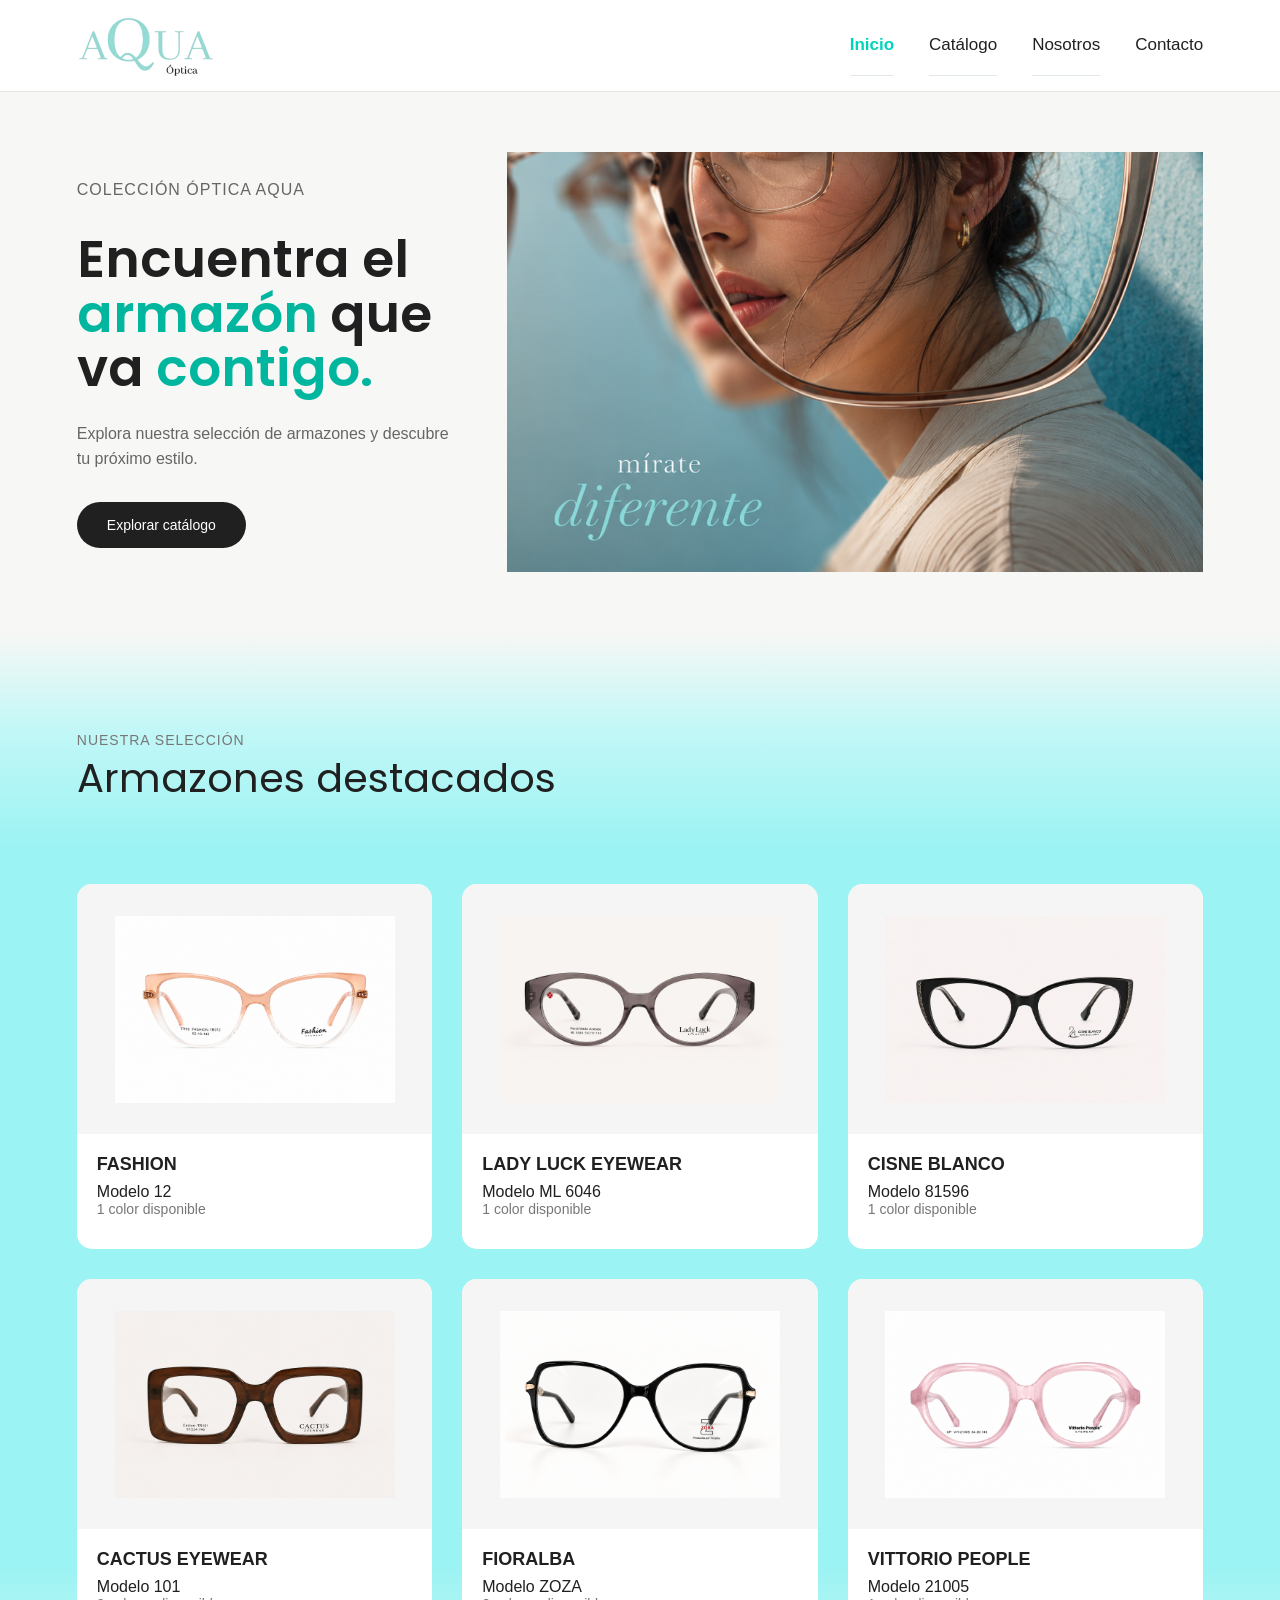
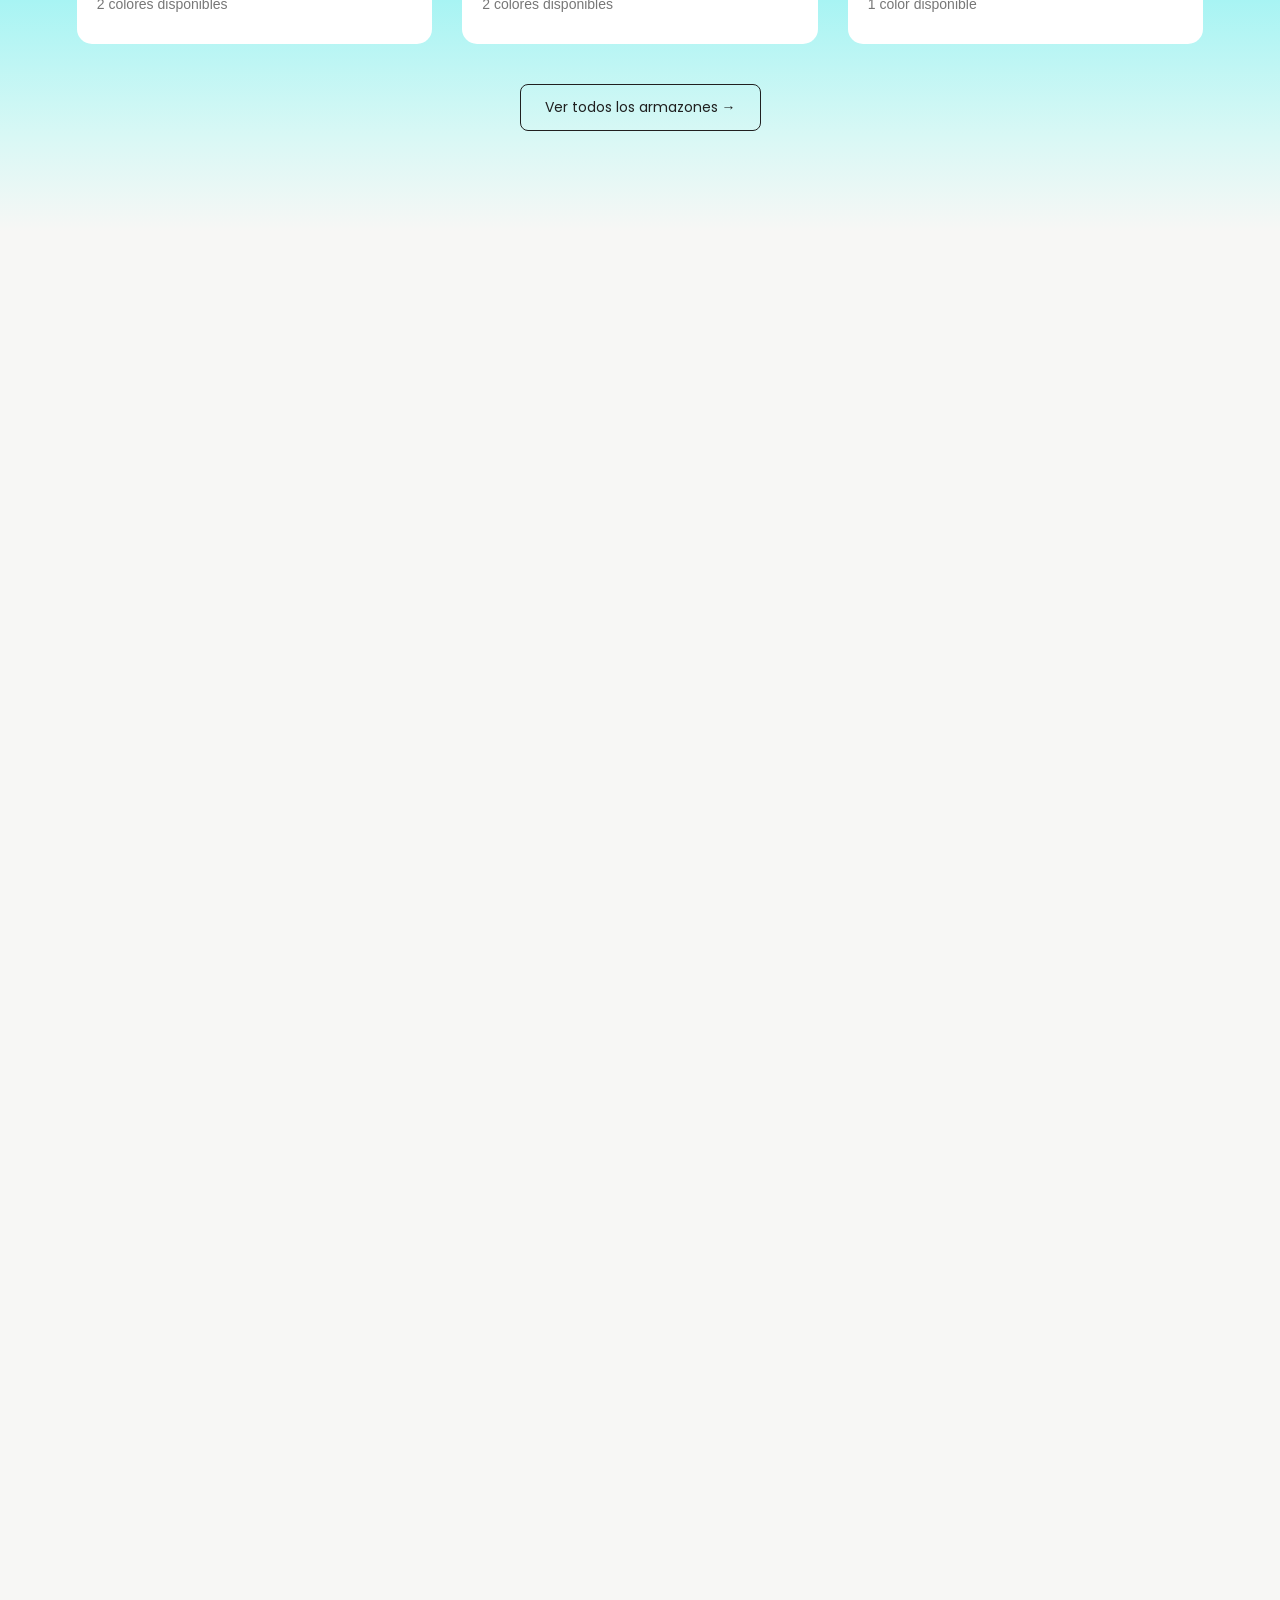
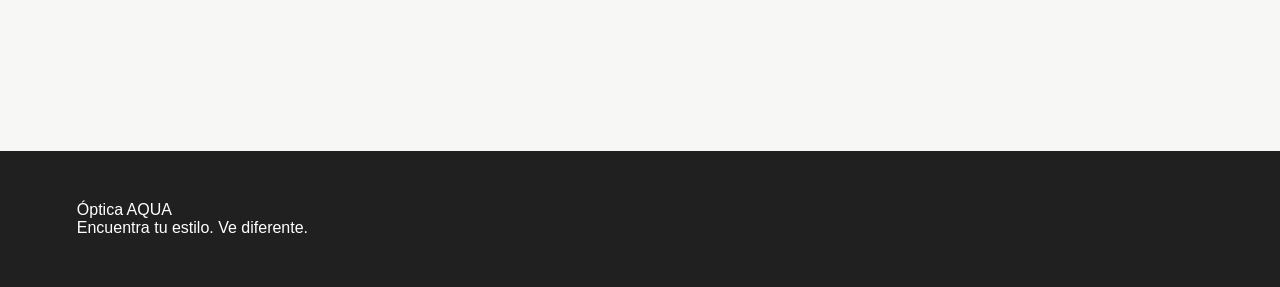
==== commit 47f0fba1: "Agregar carrusel de Nosotros" ====
--- a/index.html
+++ b/index.html
@@ -285,26 +285,152 @@
      NOSOTROS
      ========================= -->
 
+<!-- =========================
+     NOSOTROS
+     ========================= -->
+
 <section class="nosotros" id="nosotros">
 
-    <div class="nosotros-contenido">
-
-        <p class="nosotros-etiqueta">
-            ÓPTICA AQUA
-        </p>
-
-        <h2>
-            Ver bien también<br>
-            es sentirte bien.
-        </h2>
-
-        <p class="nosotros-texto">
-            En Óptica Aqua creemos que cuidar tu salud visual
-            también puede ser una experiencia cercana, sencilla
-            y con estilo.
-        </p>
+    <div class="nosotros-carrusel">
+
+        <!-- DIAPOSITIVA 1 -->
+        <article class="nosotros-slide activo">
+
+            <div class="nosotros-contenido">
+
+                <p class="nosotros-etiqueta">
+                    ÓPTICA AQUA
+                </p>
+
+                <h2>
+                    Ver bien también<br>
+                    es sentirte bien.
+                </h2>
+
+                <p class="nosotros-texto">
+                    En Óptica Aqua creemos que cuidar tu salud visual
+                    también puede ser una experiencia cercana, sencilla
+                    y con estilo.
+                </p>
+
+            </div>
+
+            <div class="nosotros-imagen">
+    <img src="imagenes/nosotros1.png" alt="Armazones de Óptica Aqua">
+</div>
+
+        </article>
+
+
+        <!-- DIAPOSITIVA 2 -->
+        <article class="nosotros-slide">
+
+            <div class="nosotros-contenido">
+
+                <p class="nosotros-etiqueta">
+                    NUESTRA HISTORIA
+                </p>
+
+                <h2>
+                    11 años<br>
+                    viendo contigo.
+                </h2>
+
+                <p class="nosotros-texto">
+                    Más de una década acompañando a nuestros clientes
+                    en el cuidado de su salud visual.
+                </p>
+
+            </div>
+
+            <div class="nosotros-imagen">
+    <img src="imagenes/nosotros2.png" alt="Armazones de Óptica Aqua">
+</div>
+
+        </article>
+
+
+        <!-- DIAPOSITIVA 3 -->
+        <article class="nosotros-slide">
+
+            <div class="nosotros-contenido">
+
+                <p class="nosotros-etiqueta">
+                    LO QUE NOS DIFERENCIA
+                </p>
+
+                <h2>
+                    Tu visión es<br>
+                    lo primero.
+                </h2>
+
+                <p class="nosotros-texto">
+                    Cuidar tu salud visual es el punto de partida.
+                    Queremos ayudarte a encontrar una opción que también
+                    vaya contigo y con tu estilo.
+                </p>
+
+            </div>
+
+            <div class="nosotros-imagen">
+    <img src="imagenes/nosotros3.png" alt="Armazones de Óptica Aqua">
+</div>
+
+        </article>
+
+
+        <!-- DIAPOSITIVA 4 -->
+        <article class="nosotros-slide">
+
+            <div class="nosotros-contenido">
+
+                <p class="nosotros-etiqueta">
+                    SUCURSALES
+                </p>
+
+                <h2>
+                    Encuentra tu<br>
+                    Óptica Aqua.
+                </h2>
+
+                <p class="nosotros-texto">
+                    Visítanos y conoce nuestros armazones en persona.
+                </p>
+
+            </div>
+
+            <div class="nosotros-imagen">
+    <img src="imagenes/nosotros4.png" alt="Armazones de Óptica Aqua">
+</div>
+
+        </article>
+
+
+        <!-- CONTROLES -->
+        <div class="nosotros-controles">
+
+            <div class="nosotros-indicadores">
+                <button class="indicador activo" data-slide="0"></button>
+                <button class="indicador" data-slide="1"></button>
+                <button class="indicador" data-slide="2"></button>
+                <button class="indicador" data-slide="3"></button>
+            </div>
+
+            <div class="nosotros-flechas">
+                <button id="nosotros-anterior" aria-label="Anterior">
+                    ←
+                </button>
+
+                <button id="nosotros-siguiente" aria-label="Siguiente">
+                    →
+                </button>
+            </div>
+
+        </div>
 
     </div>
+
+</section>
 
 </section>
 
--- a/style.css/style.css
+++ b/style.css/style.css
@@ -1100,6 +1100,37 @@
     max-width: 620px;
     color: rgba(255, 255, 255, 0.85);
 }
+/* =========================
+   NOSOTROS
+========================= */
+
+.nosotros-contenido {
+    max-width: 1100px;
+    margin: 0 auto;
+}
+
+.nosotros-etiqueta {
+    font-size: 13px;
+    font-weight: 600;
+    letter-spacing: 2px;
+    margin-bottom: 14px;
+    opacity: 0.8;
+}
+
+.nosotros h2 {
+    font-size: clamp(38px, 5vw, 64px);
+    line-height: 1.05;
+    font-weight: 600;
+    margin-bottom: 25px;
+}
+
+.nosotros-texto {
+    max-width: 650px;
+    font-size: 17px;
+    line-height: 1.7;
+    opacity: 0.9;
+}
+
 /* =====================================================
    ANIMACIÓN NOSOTROS
 ===================================================== */
@@ -1736,4 +1767,60 @@
     body[data-pagina="catálogo"] .titulo-seccion .subtitulo {
         text-align: center;
     }
+}
+/* =========================
+   ZOOM INTERACTIVO - ESCRITORIO
+========================= */
+
+@media (min-width: 769px) {
+
+    .modal-imagen {
+        overflow: hidden;
+        cursor: crosshair;
+    }
+
+    .modal-imagen img {
+        width: 100%;
+        height: 100%;
+        object-fit: contain;
+
+        transform: scale(1);
+        transform-origin: 50% 50%;
+
+        transition:
+            transform 0.25s ease,
+            transform-origin 0.08s linear;
+    }
+
+    .modal-imagen:hover img {
+        transform: scale(2);
+    }
+
+}
+/* =========================
+   INTEGRACIÓN FOTO - NOSOTROS
+========================= */
+
+.nosotros-imagen {
+    position: relative;
+}
+
+.nosotros-imagen::before {
+    content: "";
+    position: absolute;
+    inset: 0;
+    z-index: 1;
+    pointer-events: none;
+
+    background: linear-gradient(
+        to right,
+        rgba(59, 104, 111, 0.28) 0%,
+        rgba(59, 104, 111, 0.08) 9%,
+        transparent 20%
+    );
+}
+
+.nosotros-imagen img {
+    position: relative;
+    z-index: 0;
 }
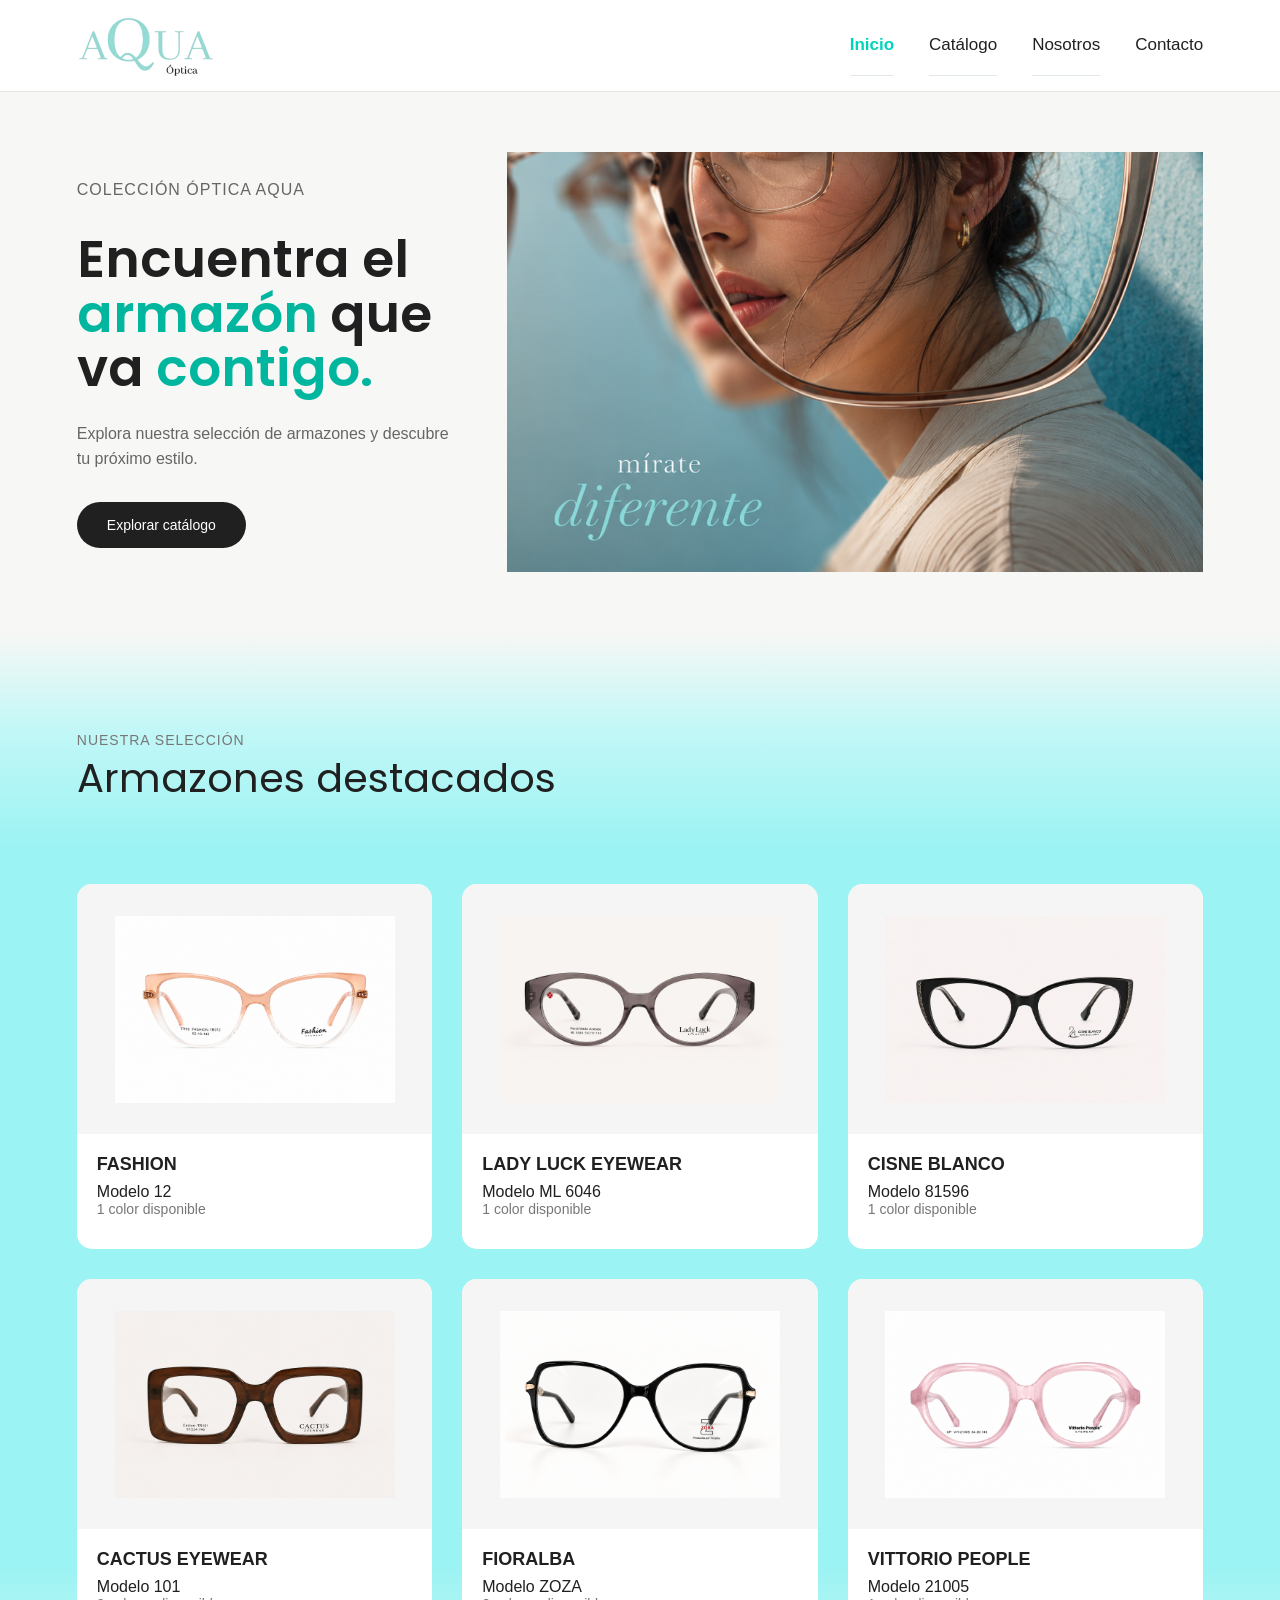
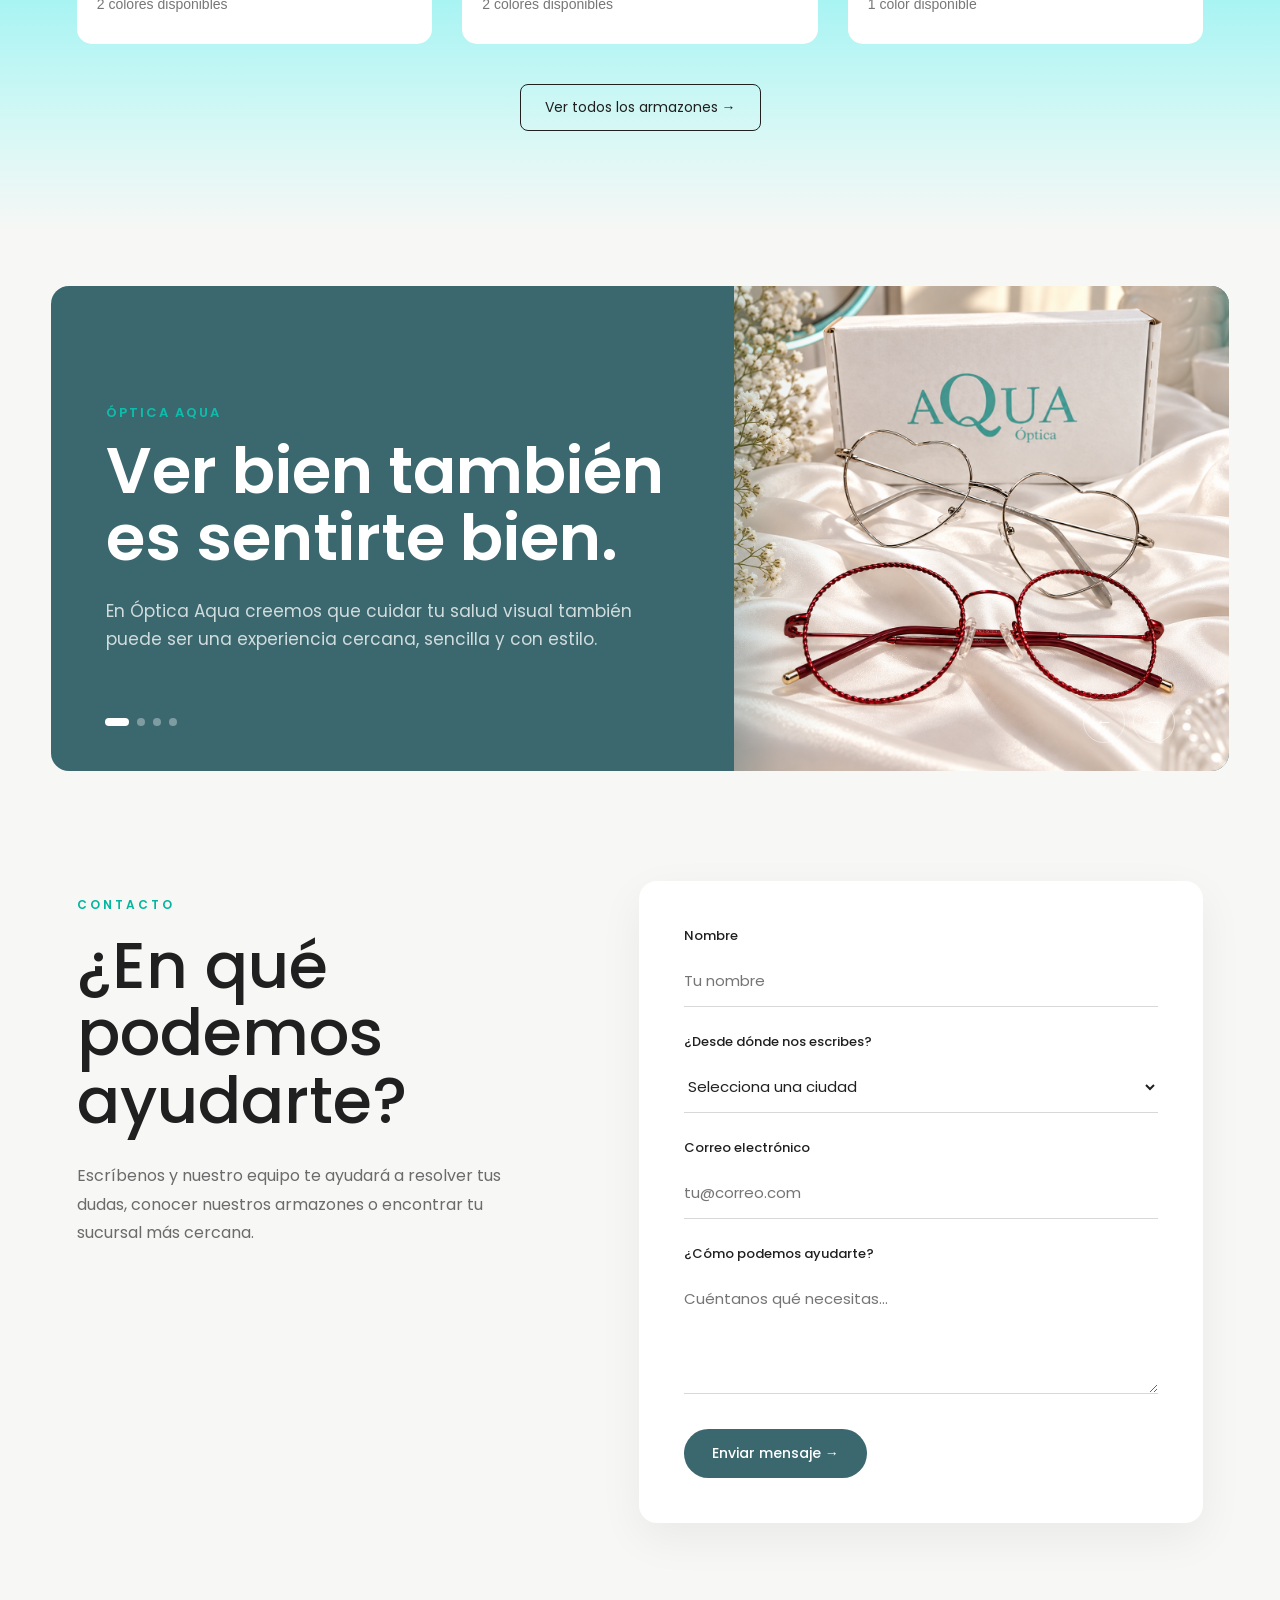
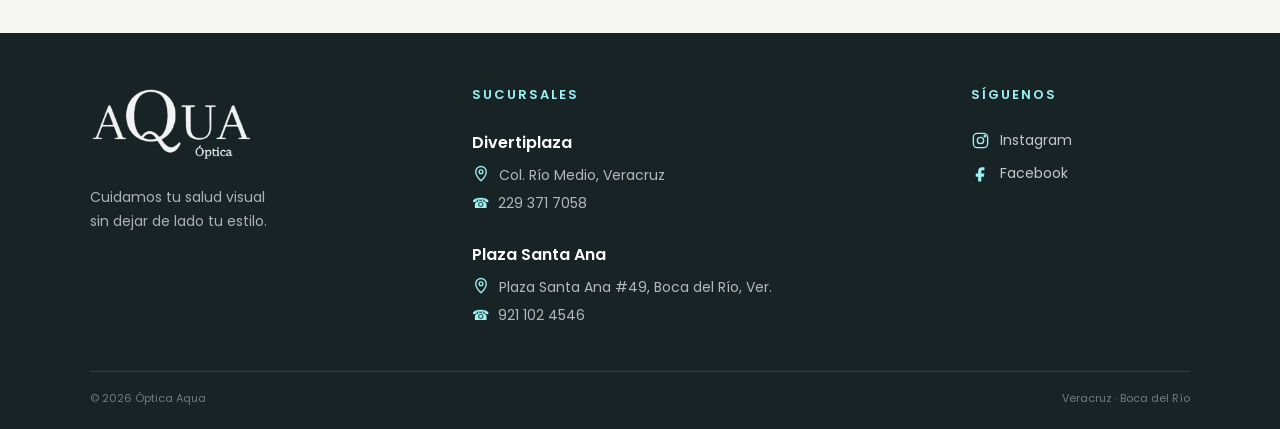
==== commit 2a54327b: "Finaliza contacto, navegacion y footer responsive" ====
--- a/index.html
+++ b/index.html
@@ -22,7 +22,7 @@
 </head>
 
 <body data-pagina="inicio">
-
+<div id="inicio"></div>
 
     <!-- =========================
          ENCABEZADO
@@ -41,7 +41,7 @@
 
        <nav class="menu" id="menu-principal">
 
-    <a href="#" class="activo">Inicio</a>
+    <a href="#inicio" class="activo">Inicio</a>
     <a href="catalogo.html">Catálogo</a>
     <a href="#nosotros">Nosotros</a>
     <a href="#contacto">Contacto</a>
@@ -432,6 +432,112 @@
 
 </section>
 
+<!-- =========================
+     CONTACTO
+     ========================= -->
+
+<section class="contacto" id="contacto">
+
+    <div class="contacto-intro">
+
+        <p class="contacto-etiqueta">
+            CONTACTO
+        </p>
+
+        <h2>
+            ¿En qué podemos<br>
+            ayudarte?
+        </h2>
+
+        <p class="contacto-texto">
+            Escríbenos y nuestro equipo te ayudará a resolver tus dudas,
+            conocer nuestros armazones o encontrar tu sucursal más cercana.
+        </p>
+
+    </div>
+
+
+    <div class="contacto-formulario">
+
+        <form id="formulario-contacto">
+
+            <div class="campo-contacto">
+                <label for="contacto-nombre">
+                    Nombre
+                </label>
+
+                <input
+                    type="text"
+                    id="contacto-nombre"
+                    placeholder="Tu nombre"
+                    required
+                >
+            </div>
+
+
+            <div class="campo-contacto">
+                <label for="contacto-ciudad">
+                    ¿Desde dónde nos escribes?
+                </label>
+
+                <select id="contacto-ciudad" required>
+                    <option value="" disabled selected>
+                        Selecciona una ciudad
+                    </option>
+
+                    <option value="Veracruz">
+                        Veracruz
+                    </option>
+
+                    <option value="Xalapa">
+                        Boca del Río
+
+                    <option value="Xalapa">
+                        Xalapa
+                    </option>
+
+                    <option value="Coatzacoalcos">
+                        Coatzacoalcos
+                    </option>
+                </select>
+            </div>
+
+
+           <div class="campo-contacto">
+    <label for="contacto-correo">
+        Correo electrónico
+    </label>
+
+    <input
+        type="email"
+        id="contacto-correo"
+        placeholder="tu@correo.com"
+    >
+</div>
+
+
+            <div class="campo-contacto">
+                <label for="contacto-mensaje">
+                    ¿Cómo podemos ayudarte?
+                </label>
+
+                <textarea
+                    id="contacto-mensaje"
+                    rows="4"
+                    placeholder="Cuéntanos qué necesitas..."
+                    required
+                ></textarea>
+            </div>
+
+
+            <button type="submit" class="boton-contacto">
+                Enviar mensaje →
+            </button>
+
+        </form>
+
+    </div>
+
 </section>
 
 </main>
@@ -439,17 +545,147 @@
          PIE DE PÁGINA
          ========================= -->
 
-    <footer id="contacto">
+   <footer class="footer-aqua">
+
+    <div class="footer-contenido">
+
+        <!-- MARCA -->
+        <div class="footer-marca">
+
+            <img
+                src="imagenes/Aqua Logo.png"
+                alt="Óptica Aqua"
+                class="footer-logo"
+            >
+
+            <p>
+                Cuidamos tu salud visual<br>
+                sin dejar de lado tu estilo.
+            </p>
+
+        </div>
+
+
+        <!-- SUCURSALES -->
+        <div class="footer-columna">
+
+            <h3>Sucursales</h3>
+
+            <div class="footer-sucursal">
+
+                <p class="footer-sucursal-nombre">
+                    Divertiplaza
+                </p>
+
+                <a
+                    href="https://www.google.com/maps/search/?api=1&query=Divertiplaza+Rio+Medio+Veracruz"
+                    target="_blank"
+                    rel="noopener noreferrer"
+                >
+                    <span class="footer-icono footer-icono-ubicacion">
+    <svg viewBox="0 0 24 24" aria-hidden="true">
+        <path d="M12 21s7-6.2 7-12a7 7 0 1 0-14 0c0 5.8 7 12 7 12Z"></path>
+        <circle cx="12" cy="9" r="2.5"></circle>
+    </svg>
+</span>
+                    Col. Río Medio, Veracruz
+                </a>
+
+                <a href="tel:+522293717058">
+                    <span class="footer-icono">☎</span>
+                    229 371 7058
+                </a>
+
+            </div>
+
+
+            <div class="footer-sucursal">
+
+                <p class="footer-sucursal-nombre">
+                    Plaza Santa Ana
+                </p>
+
+                <a
+    href="https://www.google.com/maps/search/?api=1&query=Plaza+Santa+Ana+49+Boca+del+Rio+Veracruz"
+    target="_blank"
+    rel="noopener noreferrer"
+>
+    <span class="footer-icono footer-icono-ubicacion">
+        <svg viewBox="0 0 24 24" aria-hidden="true">
+            <path d="M12 21s7-6.2 7-12a7 7 0 1 0-14 0c0 5.8 7 12 7 12Z"></path>
+            <circle cx="12" cy="9" r="2.5"></circle>
+        </svg>
+    </span>
+
+    Plaza Santa Ana #49, Boca del Río, Ver.
+<!-- teléfono Santa Ana -->
+<a href="tel:+529211024546">
+    <span class="footer-icono">☎</span>
+    921 102 4546
+</a>
+
+            </div>
+
+        </div>
+
+
+        <!-- REDES -->
+        <div class="footer-columna">
+
+            <h3>Síguenos</h3>
+
+           <div class="footer-redes">
+
+    <a
+        href="https://www.instagram.com/opticaaqua/"
+        target="_blank"
+        rel="noopener noreferrer"
+    >
+        <span class="footer-red-icon">
+            <svg viewBox="0 0 24 24" aria-hidden="true">
+                <rect x="3" y="3" width="18" height="18" rx="5"></rect>
+                <circle cx="12" cy="12" r="4"></circle>
+                <circle cx="17.5" cy="6.5" r="1"></circle>
+            </svg>
+        </span>
+
+        Instagram
+    </a>
+
+    <a
+        href="https://www.facebook.com/opticaaqua"
+        target="_blank"
+        rel="noopener noreferrer"
+    >
+        <span class="footer-red-icon">
+            <svg viewBox="0 0 24 24" aria-hidden="true">
+                <path d="M14 8h3V4h-3c-3 0-5 2-5 5v3H6v4h3v6h4v-6h3l1-4h-4V9c0-.7.3-1 1-1Z"></path>
+            </svg>
+        </span>
+
+        Facebook
+    </a>
+
+</div>
+
+        </div>
+
+    </div>
+
+
+    <div class="footer-inferior">
 
         <p>
-            Óptica AQUA
+            © 2026 Óptica Aqua
         </p>
 
         <p>
-            Encuentra tu estilo. Ve diferente.
+            Veracruz · Boca del Río
         </p>
 
-    </footer>
+    </div>
+
+</footer>
 
 
     <!-- JAVASCRIPT -->
--- a/style.css/style.css
+++ b/style.css/style.css
@@ -1823,4 +1823,1054 @@
 .nosotros-imagen img {
     position: relative;
     z-index: 0;
-}+}
+.nosotros {
+    opacity: 1 !important;
+    transform: translateY(0) !important;
+}
+/* =========================
+   NOSOTROS - CARRUSEL
+========================= */
+
+.nosotros {
+    position: relative;
+    overflow: hidden;
+    padding: 0;
+
+    opacity: 1 !important;
+    transform: translateY(0) !important;
+}
+
+.nosotros-carrusel {
+    position: relative;
+    width: 100%;
+    min-height: 485px;
+}
+
+.nosotros-slide {
+    position: absolute;
+    inset: 0;
+
+    display: grid;
+    grid-template-columns: 58% 42%;
+    align-items: stretch;
+
+    opacity: 0;
+    visibility: hidden;
+    transform: translateX(30px);
+
+    transition:
+        opacity 0.55s ease,
+        transform 0.55s ease,
+        visibility 0.55s;
+}
+
+.nosotros-slide.activo {
+    opacity: 1;
+    visibility: visible;
+    transform: translateX(0);
+}
+
+.nosotros-slide .nosotros-contenido {
+    display: flex;
+    flex-direction: column;
+    justify-content: center;
+
+    padding: 70px 8%;
+    margin: 0;
+    max-width: none;
+}
+
+.nosotros-imagen {
+    width: 100%;
+    height: 100%;
+    min-height: 485px;
+
+    background-color: rgba(255, 255, 255, 0.08);
+    overflow: hidden;
+}
+
+.nosotros-imagen img {
+    width: 100%;
+    height: 100%;
+    object-fit: cover;
+    display: block;
+}
+
+.nosotros-controles {
+    position: absolute;
+    left: 4.6%;
+    right: 4.6%;
+    bottom: 28px;
+
+    z-index: 10;
+
+    display: flex;
+    align-items: center;
+    justify-content: space-between;
+}
+
+.nosotros-indicadores {
+    display: flex;
+    gap: 8px;
+}
+
+.indicador {
+    width: 8px;
+    height: 8px;
+    padding: 0;
+    border: none;
+    border-radius: 50%;
+    background-color: rgba(255, 255, 255, 0.35);
+    cursor: pointer;
+    transition: 0.3s ease;
+}
+
+.indicador.activo {
+    width: 24px;
+    border-radius: 20px;
+    background-color: white;
+}
+
+.nosotros-flechas {
+    display: flex;
+    gap: 8px;
+}
+
+.nosotros-flechas button {
+    width: 42px;
+    height: 42px;
+    border: 1px solid rgba(255, 255, 255, 0.45);
+    border-radius: 50%;
+    background: transparent;
+    color: white;
+    font-size: 18px;
+    cursor: pointer;
+    transition: 0.3s ease;
+}
+
+.nosotros-flechas button:hover {
+    background-color: white;
+    color: #3b686f;
+}
+
+@media (max-width: 768px) {
+
+    .nosotros-carrusel {
+        min-height: 620px;
+    }
+
+    .nosotros-slide {
+        grid-template-columns: 1fr;
+        grid-template-rows: 1fr 220px;
+    }
+
+    .nosotros-slide .nosotros-contenido {
+        padding: 45px 28px 75px;
+    }
+
+    .nosotros-imagen {
+        min-height: 220px;
+    }
+
+    .nosotros-controles {
+        left: 28px;
+        right: 28px;
+        bottom: 245px;
+    }
+
+    .nosotros-flechas button {
+        width: 38px;
+        height: 38px;
+    }
+}
+/* =========================
+   CONTACTO
+========================= */
+
+.contacto {
+    width: calc(100% - 12%);
+    max-width: 1400px;
+    margin: 110px auto;
+
+    display: grid;
+    grid-template-columns: 0.9fr 1.1fr;
+    gap: 100px;
+    align-items: start;
+}
+
+/* TEXTO */
+
+.contacto-intro {
+    padding-top: 15px;
+}
+
+.contacto-etiqueta {
+    font-family: 'Poppins', sans-serif;
+    font-size: 12px;
+    font-weight: 600;
+    letter-spacing: 3px;
+    color: #00b69e;
+    margin-bottom: 18px;
+}
+
+.contacto h2 {
+    font-family: 'Poppins', sans-serif;
+    font-size: clamp(42px, 5vw, 68px);
+    line-height: 1.05;
+    font-weight: 500;
+    color: #202020;
+    margin-bottom: 28px;
+}
+
+.contacto-texto {
+    max-width: 500px;
+    font-family: 'Poppins', sans-serif;
+    font-size: 16px;
+    line-height: 1.8;
+    color: #6b6b6b;
+}
+
+
+/* FORMULARIO */
+
+.contacto-formulario {
+    background-color: #ffffff;
+    padding: 45px;
+    border-radius: 18px;
+    box-shadow: 0 15px 45px rgba(0, 0, 0, 0.06);
+}
+
+#formulario-contacto {
+    display: flex;
+    flex-direction: column;
+    gap: 25px;
+}
+
+
+/* CAMPOS */
+
+.campo-contacto {
+    display: flex;
+    flex-direction: column;
+    gap: 9px;
+}
+
+.campo-contacto label {
+    font-family: 'Poppins', sans-serif;
+    font-size: 13px;
+    font-weight: 500;
+    color: #202020;
+}
+
+.campo-contacto input,
+.campo-contacto select,
+.campo-contacto textarea {
+    width: 100%;
+    padding: 14px 0;
+
+    border: none;
+    border-bottom: 1px solid #d8d8d8;
+
+    background-color: transparent;
+
+    font-family: 'Poppins', sans-serif;
+    font-size: 15px;
+    color: #202020;
+
+    outline: none;
+
+    transition: border-color 0.25s ease;
+}
+
+.campo-contacto textarea {
+    resize: vertical;
+    min-height: 100px;
+}
+
+
+/* CAMPO ACTIVO */
+
+.campo-contacto input:focus,
+.campo-contacto select:focus,
+.campo-contacto textarea:focus {
+    border-bottom-color: #00b69e;
+}
+
+
+/* BOTÓN */
+
+.boton-contacto {
+    align-self: flex-start;
+
+    margin-top: 10px;
+    padding: 14px 28px;
+
+    border: none;
+    border-radius: 50px;
+
+    background-color: #3b686f;
+    color: white;
+
+    font-family: 'Poppins', sans-serif;
+    font-size: 14px;
+    font-weight: 500;
+
+    cursor: pointer;
+
+    transition:
+        transform 0.25s ease,
+        background-color 0.25s ease,
+        box-shadow 0.25s ease;
+}
+
+.boton-contacto:hover {
+    background-color: #2f565c;
+    transform: translateY(-3px);
+    box-shadow: 0 8px 20px rgba(59, 104, 111, 0.20);
+}
+
+
+/* =========================
+   CONTACTO - CELULAR
+========================= */
+
+@media (max-width: 768px) {
+
+    .contacto {
+        width: calc(100% - 12%);
+        margin: 75px auto;
+
+        grid-template-columns: 1fr;
+        gap: 40px;
+    }
+
+    .contacto h2 {
+        font-size: 40px;
+    }
+
+    .contacto-formulario {
+        padding: 28px 22px;
+    }
+
+    .boton-contacto {
+        width: 100%;
+    }
+
+}
+/* =========================
+   QUITAR RESALTADO AZUL EN MÓVIL
+========================= */
+
+button,
+a,
+.tarjeta-producto,
+.categoria,
+.menu-hamburguesa,
+.indicador,
+.nosotros-flechas button {
+    -webkit-tap-highlight-color: transparent;
+}
+
+/* Elementos de interfaz que no necesitan seleccionarse como texto */
+button,
+a,
+.menu-hamburguesa,
+.categoria,
+.indicador,
+.nosotros-flechas button {
+    -webkit-user-select: none;
+    user-select: none;
+}
+/* =========================================
+   NOSOTROS - RESPONSIVE MÓVIL CORREGIDO
+========================================= */
+
+@media (max-width: 768px) {
+
+    /* CUADRO COMPLETO */
+    .nosotros {
+        width: calc(100% - 24px) !important;
+        max-width: none !important;
+
+        margin: 45px 12px 55px !important;
+        padding: 0 !important;
+
+        border-radius: 16px;
+        overflow: hidden;
+
+        box-sizing: border-box;
+    }
+
+
+    /* CONTENEDOR DEL CARRUSEL */
+    .nosotros-carrusel {
+        position: relative;
+
+        width: 100% !important;
+        max-width: 100% !important;
+
+        min-height: 600px;
+        overflow: hidden;
+    }
+
+
+    /* CADA DIAPOSITIVA */
+    .nosotros-slide {
+        position: absolute;
+        inset: 0;
+
+        width: 100% !important;
+        max-width: 100% !important;
+
+        display: grid;
+        grid-template-columns: minmax(0, 1fr) !important;
+      grid-template-rows: 285px auto !important;
+
+        overflow: hidden;
+    }
+
+
+    /* TEXTO */
+    .nosotros-slide .nosotros-contenido {
+        width: 100% !important;
+        max-width: 100% !important;
+
+        padding: 35px 24px 65px !important;
+        margin: 0 !important;
+
+        box-sizing: border-box;
+    }
+
+    .nosotros-etiqueta {
+        font-size: 10px;
+        letter-spacing: 2px;
+        margin-bottom: 12px;
+    }
+
+    .nosotros h2 {
+        font-size: 30px;
+        line-height: 1.05;
+        margin-bottom: 16px;
+    }
+
+    .nosotros-texto {
+        width: 100%;
+        max-width: 100%;
+
+        font-size: 13px;
+        line-height: 1.55;
+    }
+
+
+    /* FOTO */
+    .nosotros-imagen {
+        width: 100% !important;
+        max-width: 100% !important;
+
+        height: 300px !important;
+        min-height: 0 !important;
+
+        overflow: hidden;
+    }
+
+    .nosotros-imagen img {
+        display: block;
+
+        width: 100% !important;
+        max-width: 100% !important;
+        height: 100% !important;
+
+        object-fit: contain;
+    }
+
+
+    /* CONTROLES */
+    .nosotros-controles {
+        left: 24px !important;
+        right: 24px !important;
+        bottom: 318px !important;
+    }
+
+}
+/* =========================================
+   NOSOTROS - MÓVIL FINAL
+========================================= */
+
+@media (max-width: 768px) {
+
+    .nosotros {
+        width: calc(100% - 24px) !important;
+        max-width: none !important;
+
+        margin: 45px 12px 55px !important;
+        padding: 0 !important;
+
+        border-radius: 16px;
+        overflow: hidden;
+    }
+
+
+    /* CARRUSEL */
+
+    .nosotros-carrusel {
+        position: relative;
+        width: 100% !important;
+
+        min-height: 0 !important;
+        height: auto !important;
+
+        overflow: hidden;
+    }
+
+
+    /* En móvil el slide activo vuelve al flujo normal */
+
+    .nosotros-slide {
+        position: relative !important;
+        inset: auto !important;
+
+        width: 100% !important;
+
+        display: none !important;
+        grid-template-columns: 1fr !important;
+        grid-template-rows: auto auto !important;
+
+        transform: none !important;
+    }
+
+    .nosotros-slide.activo {
+        display: grid !important;
+        opacity: 1 !important;
+        visibility: visible !important;
+    }
+
+
+    /* TEXTO */
+
+    .nosotros-slide .nosotros-contenido {
+        width: 100% !important;
+        max-width: none !important;
+
+        padding: 38px 28px 28px !important;
+        margin: 0 !important;
+
+        box-sizing: border-box;
+    }
+
+    .nosotros-etiqueta {
+        font-size: 10px;
+        letter-spacing: 2px;
+        margin-bottom: 14px;
+    }
+
+    .nosotros h2 {
+        font-size: 34px;
+        line-height: 1.05;
+        margin-bottom: 18px;
+    }
+
+    .nosotros-texto {
+        width: 100%;
+        max-width: none;
+
+        font-size: 13px;
+        line-height: 1.55;
+    }
+
+
+    /* FOTO */
+
+   @media (max-width: 768px) {
+
+    .nosotros-imagen {
+        width: 88% !important;
+        height: auto !important;
+
+        margin: 8px auto 12px !important;
+
+        border-radius: 12px;
+        overflow: hidden;
+    }
+
+}
+    .nosotros-imagen img {
+        display: block;
+
+        width: 100% !important;
+        height: auto !important;
+
+        object-fit: initial !important;
+        object-position: initial !important;
+
+        border-radius: 12px;
+    }
+
+
+    /* CONTROLES */
+
+    .nosotros-controles {
+        position: relative !important;
+
+        left: auto !important;
+        right: auto !important;
+        bottom: auto !important;
+
+        width: 100%;
+
+        padding: 4px 28px 24px;
+
+        display: flex;
+        justify-content: space-between;
+        align-items: center;
+    }
+
+}
+
+/* =========================
+   AJUSTE SCROLL DE SECCIONES
+========================= */
+
+#inicio,
+#nosotros,
+#contacto {
+    scroll-margin-top: 95px;
+}
+
+html {
+    scroll-behavior: smooth;
+}
+@media (max-width: 768px) {
+
+    #inicio,
+    #nosotros,
+    #contacto {
+        scroll-margin-top: 80px;
+    }
+
+}
+/* =========================
+   FOOTER AQUA
+========================= */
+
+.footer-aqua {
+    background-color: #182326;
+    color: #ffffff;
+
+    padding: 52px 6% 22px;
+}
+
+.footer-contenido {
+    width: 100%;
+    max-width: 1100px;
+    margin: 0 auto;
+
+    display: grid;
+    grid-template-columns: 1fr 1.35fr 0.65fr;
+    gap: 45px;
+}
+
+
+/* MARCA */
+
+.footer-logo {
+    width: 165px;
+    height: auto;
+    margin-bottom: 22px;
+
+    filter: brightness(0) invert(1);
+    opacity: 0.95;
+}
+
+.footer-marca p {
+    font-family: 'Poppins', sans-serif;
+    font-size: 14px;
+    line-height: 1.7;
+
+    color: rgba(255, 255, 255, 0.65);
+}
+
+
+/* TÍTULOS */
+
+.footer-columna h3 {
+    font-family: 'Poppins', sans-serif;
+    font-size: 13px;
+    font-weight: 600;
+
+    letter-spacing: 2px;
+    text-transform: uppercase;
+
+    color: #9cf3f3;
+
+    margin-bottom: 25px;
+}
+
+
+/* SUCURSALES */
+
+.footer-sucursal {
+    margin-bottom: 28px;
+}
+
+.footer-sucursal:last-child {
+    margin-bottom: 0;
+}
+
+.footer-sucursal-nombre {
+    font-family: 'Poppins', sans-serif;
+    font-size: 16px;
+    font-weight: 600;
+
+    margin-bottom: 10px;
+}
+
+.footer-sucursal a {
+    display: flex;
+    align-items: flex-start;
+    gap: 9px;
+
+    width: fit-content;
+
+    margin: 7px 0;
+
+    font-family: 'Poppins', sans-serif;
+    font-size: 14px;
+    line-height: 1.5;
+
+    color: rgba(255, 255, 255, 0.68);
+    text-decoration: none;
+
+    transition: color 0.2s ease;
+}
+
+.footer-sucursal a:hover {
+    color: #9cf3f3;
+}
+
+.footer-icono {
+    color: #9cf3f3;
+    flex-shrink: 0;
+}
+
+
+/* REDES */
+
+.footer-redes {
+    display: flex;
+    flex-direction: column;
+    gap: 12px;
+}
+
+.footer-redes a {
+    width: fit-content;
+
+    font-family: 'Poppins', sans-serif;
+    font-size: 14px;
+
+    color: rgba(255, 255, 255, 0.75);
+    text-decoration: none;
+
+    transition:
+        color 0.2s ease,
+        transform 0.2s ease;
+}
+
+.footer-redes a:hover {
+    color: #9cf3f3;
+    transform: translateX(4px);
+}
+
+
+/* PARTE INFERIOR */
+
+.footer-inferior {
+    width: 100%;
+    max-width: 1100px;
+
+   margin: 38px auto 0;
+padding-top: 18px;
+
+    border-top: 1px solid rgba(255, 255, 255, 0.12);
+
+    display: flex;
+    justify-content: space-between;
+    gap: 20px;
+}
+
+.footer-inferior p {
+    font-family: 'Poppins', sans-serif;
+    font-size: 11px;
+
+    color: rgba(255, 255, 255, 0.4);
+}
+
+
+/* =========================
+   FOOTER - MÓVIL
+========================= */
+
+@media (max-width: 768px) {
+
+    .footer-aqua {
+        padding: 55px 28px 25px;
+    }
+
+    .footer-contenido {
+    width: 100%;
+    max-width: 1180px;
+    margin: 0 auto;
+
+    display: grid;
+    grid-template-columns: 1fr 1.35fr 0.65fr;
+    gap: 55px;
+}
+
+    .footer-logo {
+        width: 125px;
+    }
+
+    .footer-columna h3 {
+        margin-bottom: 20px;
+    }
+
+    .footer-sucursal {
+        margin-bottom: 24px;
+    }
+
+    .footer-inferior {
+        margin-top: 45px;
+
+        flex-direction: column;
+        gap: 7px;
+    }
+
+}
+.footer-redes a {
+    display: flex;
+    align-items: center;
+    gap: 10px;
+}
+
+.footer-red-icon {
+    width: 19px;
+    height: 19px;
+    flex: 0 0 19px;
+
+    color: #9cf3f3;
+}
+
+.footer-red-icon svg {
+    display: block;
+    width: 100%;
+    height: 100%;
+
+    fill: none;
+    stroke: currentColor;
+    stroke-width: 1.7;
+    stroke-linecap: round;
+    stroke-linejoin: round;
+}
+
+/* Facebook necesita relleno para verse mejor */
+.footer-redes a:nth-child(2) .footer-red-icon svg {
+    fill: currentColor;
+    stroke: none;
+}
+.footer-icono-ubicacion {
+    width: 18px;
+    height: 18px;
+    flex-basis: 18px;
+}
+.footer-icono-ubicacion {
+    width: 18px;
+    height: 18px;
+    flex: 0 0 18px;
+}
+/* UNIFICAR COLOR DE ICONOS DEL FOOTER */
+
+.footer-icono,
+.footer-icono-ubicacion,
+.footer-red-icon {
+    color: #9cf3f3 !important;
+}
+
+.footer-icono svg,
+.footer-icono-ubicacion svg {
+    width: 100%;
+    height: 100%;
+
+    fill: none !important;
+    stroke: #9cf3f3 !important;
+    stroke-width: 1.8;
+    stroke-linecap: round;
+    stroke-linejoin: round;
+}
+
+/* Pin de ubicación */
+.footer-icono-ubicacion svg path {
+    fill: none !important;
+    stroke: #9cf3f3 !important;
+}
+
+.footer-icono-ubicacion svg circle {
+    fill: none !important;
+    stroke: #9cf3f3 !important;
+}
+.footer-sucursal a[href^="tel:"] {
+    font-family: 'Poppins', sans-serif !important;
+    font-size: 14px !important;
+    font-weight: 400 !important;
+    line-height: 1.5 !important;
+
+    color: rgba(255, 255, 255, 0.68) !important;
+}
+.footer-sucursal a[href^="tel:"]:hover {
+    color: #9cf3f3 !important;
+}
+/* =========================
+   FOOTER AQUA - MÓVIL
+========================= */
+
+@media (max-width: 768px) {
+
+    .footer-aqua {
+        padding: 45px 28px 25px !important;
+    }
+
+    .footer-contenido {
+        width: 100% !important;
+        max-width: none !important;
+
+        display: flex !important;
+        flex-direction: column !important;
+
+        gap: 38px !important;
+    }
+
+
+    /* MARCA */
+
+    .footer-marca {
+        width: 100%;
+    }
+
+    .footer-logo {
+        width: 150px !important;
+        margin-bottom: 18px;
+    }
+
+    .footer-marca p {
+        font-size: 14px;
+        line-height: 1.65;
+
+        max-width: 280px;
+    }
+
+
+    /* COLUMNAS */
+
+    .footer-columna {
+        width: 100% !important;
+    }
+
+    .footer-columna h3 {
+        font-size: 12px;
+        margin-bottom: 22px;
+    }
+
+
+    /* SUCURSALES */
+
+    .footer-sucursal {
+        width: 100%;
+        margin-bottom: 30px;
+    }
+
+    .footer-sucursal-nombre {
+        font-size: 17px;
+        margin-bottom: 10px;
+    }
+
+    .footer-sucursal a {
+        width: 100%;
+        max-width: 100%;
+
+        font-size: 14px;
+        line-height: 1.55;
+
+        margin: 8px 0;
+
+        display: flex;
+        align-items: flex-start;
+        gap: 10px;
+    }
+
+    .footer-icono,
+    .footer-icono-ubicacion {
+        width: 18px;
+        height: 18px;
+        flex: 0 0 18px;
+        margin-top: 2px;
+    }
+
+
+    /* REDES */
+
+    .footer-redes {
+        gap: 15px;
+    }
+
+    .footer-redes a {
+        width: fit-content !important;
+        font-size: 15px;
+    }
+
+
+    /* PARTE INFERIOR */
+
+    .footer-inferior {
+        width: 100%;
+        max-width: none;
+
+        margin: 38px 0 0 !important;
+        padding-top: 20px;
+
+        flex-direction: column;
+        gap: 6px;
+    }
+/* CENTRAR FOOTER EN MÓVIL */
+
+.footer-marca,
+.footer-columna {
+    text-align: center;
+}
+
+.footer-logo {
+    display: block;
+    margin-left: auto;
+    margin-right: auto;
+}
+
+.footer-marca p {
+    margin-left: auto;
+    margin-right: auto;
+}
+
+.footer-sucursal a {
+    width: fit-content !important;
+    margin-left: auto;
+    margin-right: auto;
+    justify-content: center;
+    text-align: center;
+}
+
+.footer-redes {
+    align-items: center;
+}
+
+.footer-inferior {
+    align-items: center;
+    text-align: center;
+}
+}
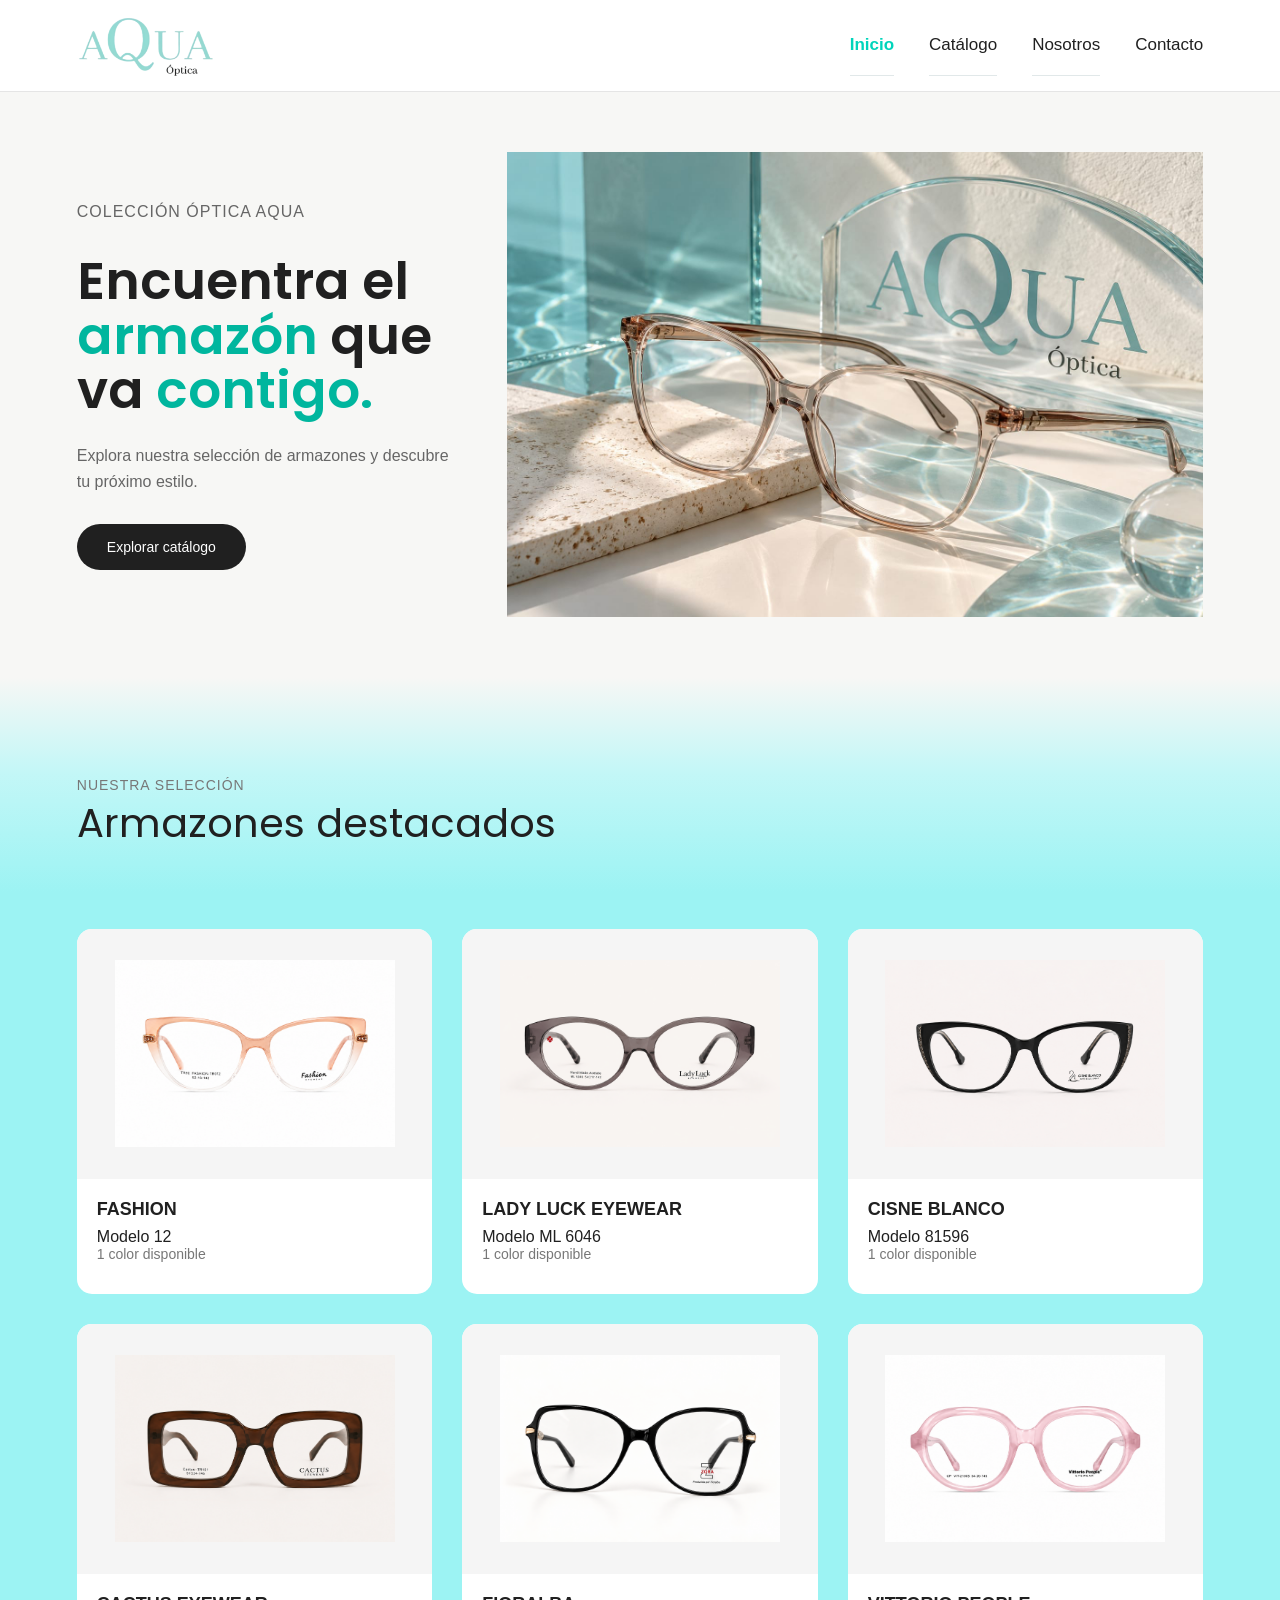
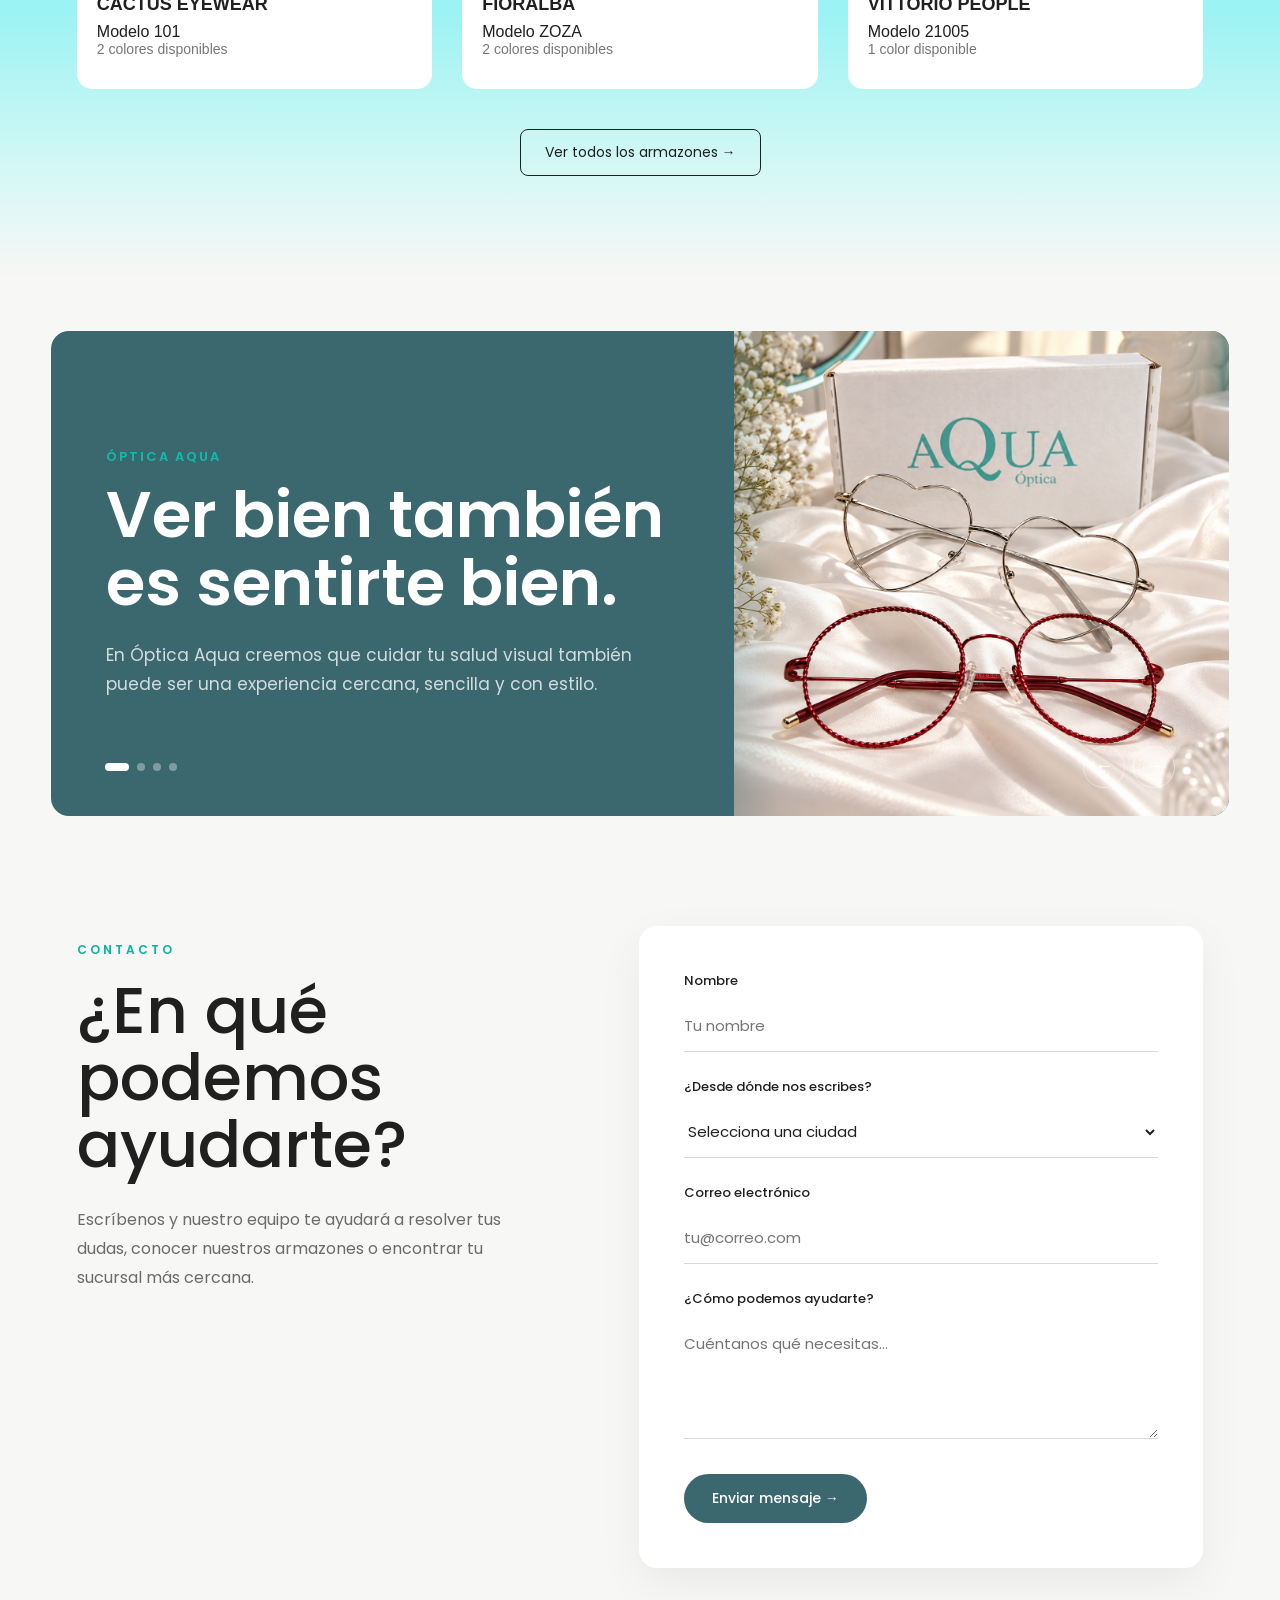
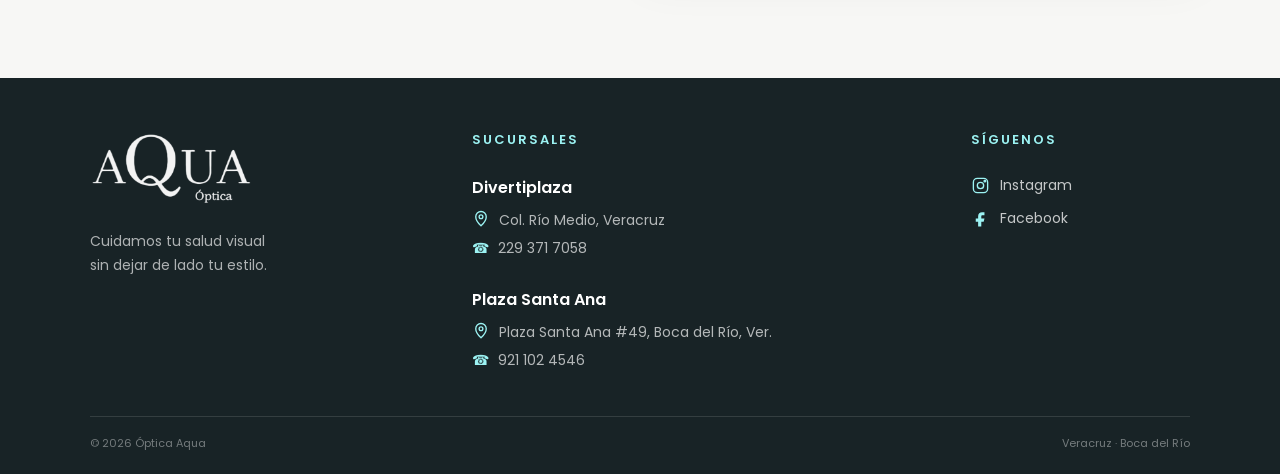
==== commit 8b6a9592: "Corrige portada en movil" ====
--- a/index.html
+++ b/index.html
@@ -238,6 +238,7 @@
             </div>
 
         </section>
+        
 
 
        <!-- =========================
--- a/style.css/style.css
+++ b/style.css/style.css
@@ -147,16 +147,15 @@
 
 .hero-imagen {
     width: 100%;
-    height: 420px;
-    overflow: hidden;
+    height: auto;
+    overflow: visible;
 }
 
 .hero-imagen img {
     width: 100%;
-    height: 100%;
+    height: auto;
+    object-fit: contain;
     display: block;
-    object-fit: cover;
-    object-position: center;
 }
 
   /* CATÁLOGO */
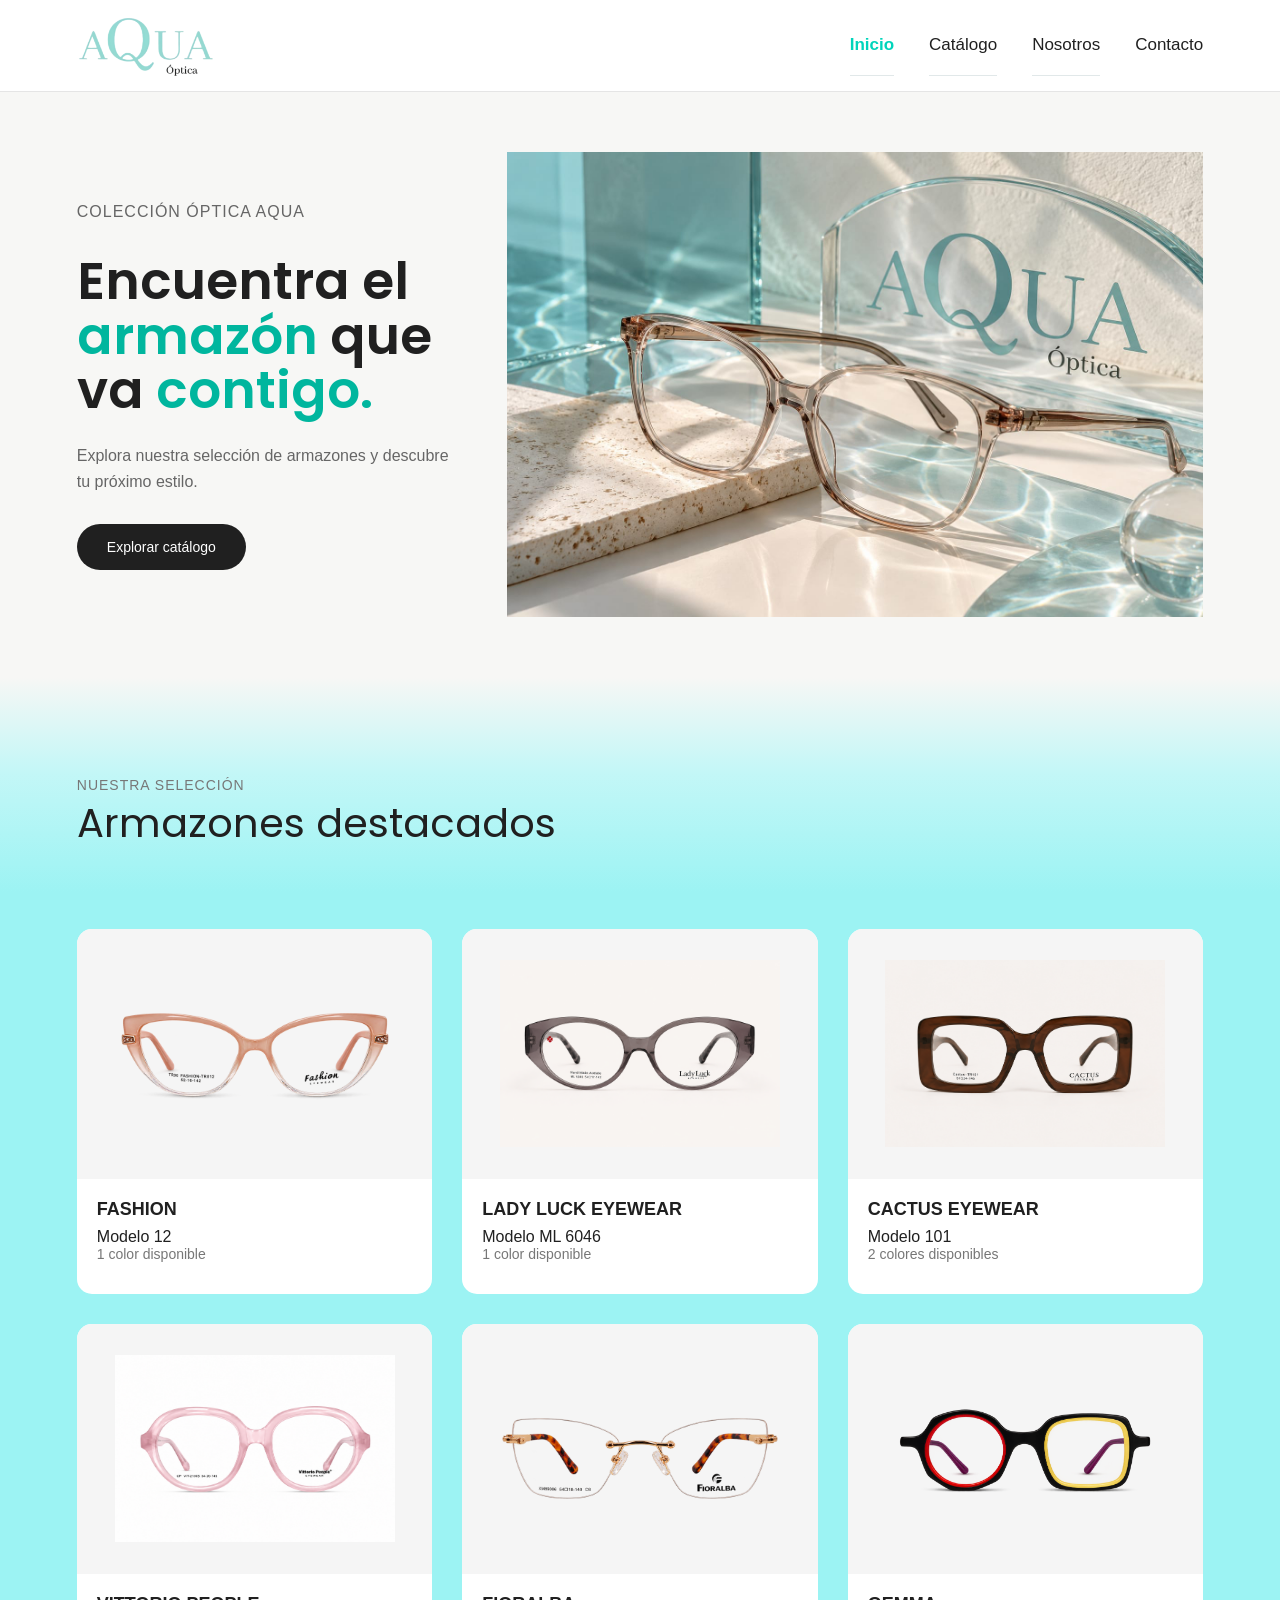
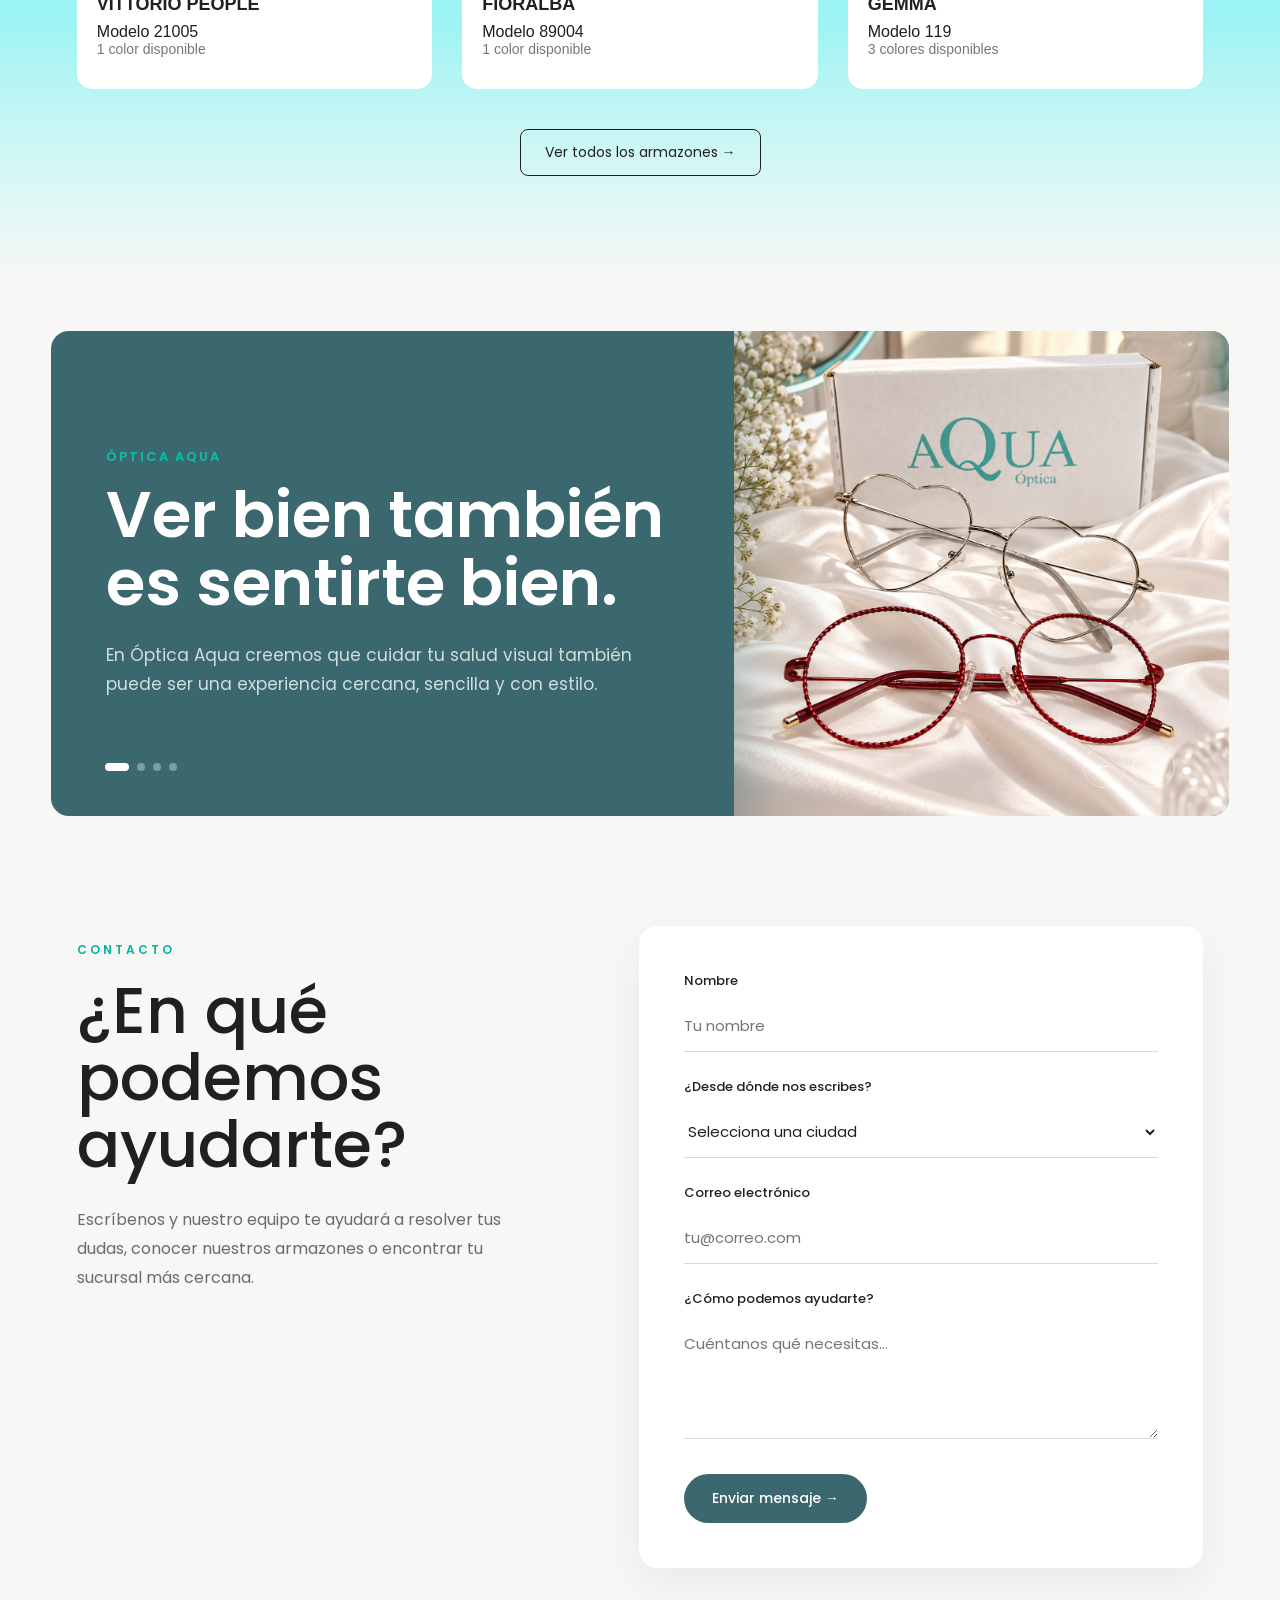
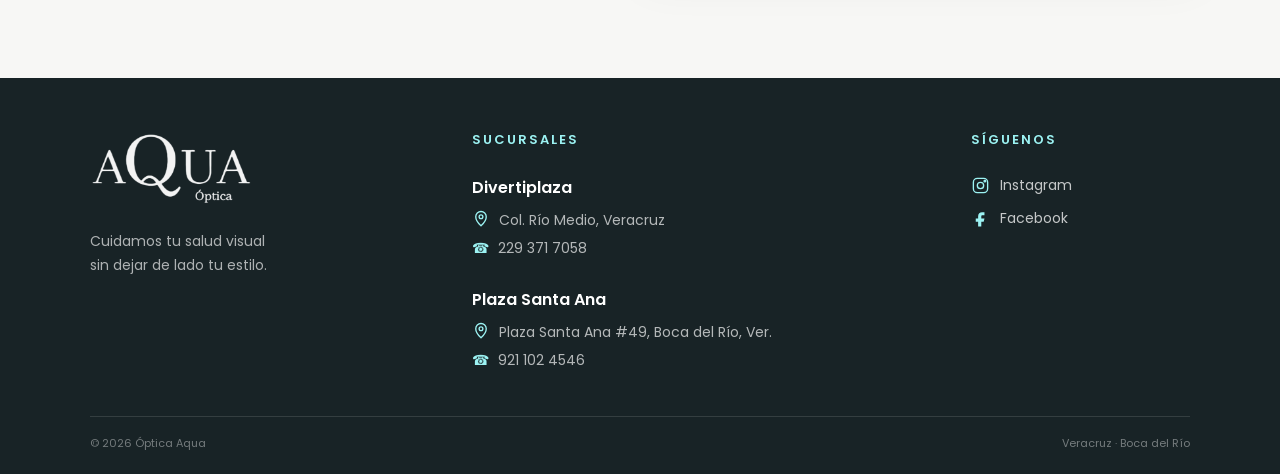
==== commit 5d42c825: "Actualizacion catalogo y productos" ====
--- a/index.html
+++ b/index.html
@@ -140,6 +140,7 @@
                     <option value="PLATA">Plata</option>
                     <option value="NARANJA">Naranja</option>
                     <option value="BLANCO">Blanco</option>
+                    <option value="TRANSPARENTE">Blanco</option>
 
                 </select>
 
--- a/style.css/style.css
+++ b/style.css/style.css
@@ -157,6 +157,7 @@
     object-fit: contain;
     display: block;
 }
+
 
   /* CATÁLOGO */
 
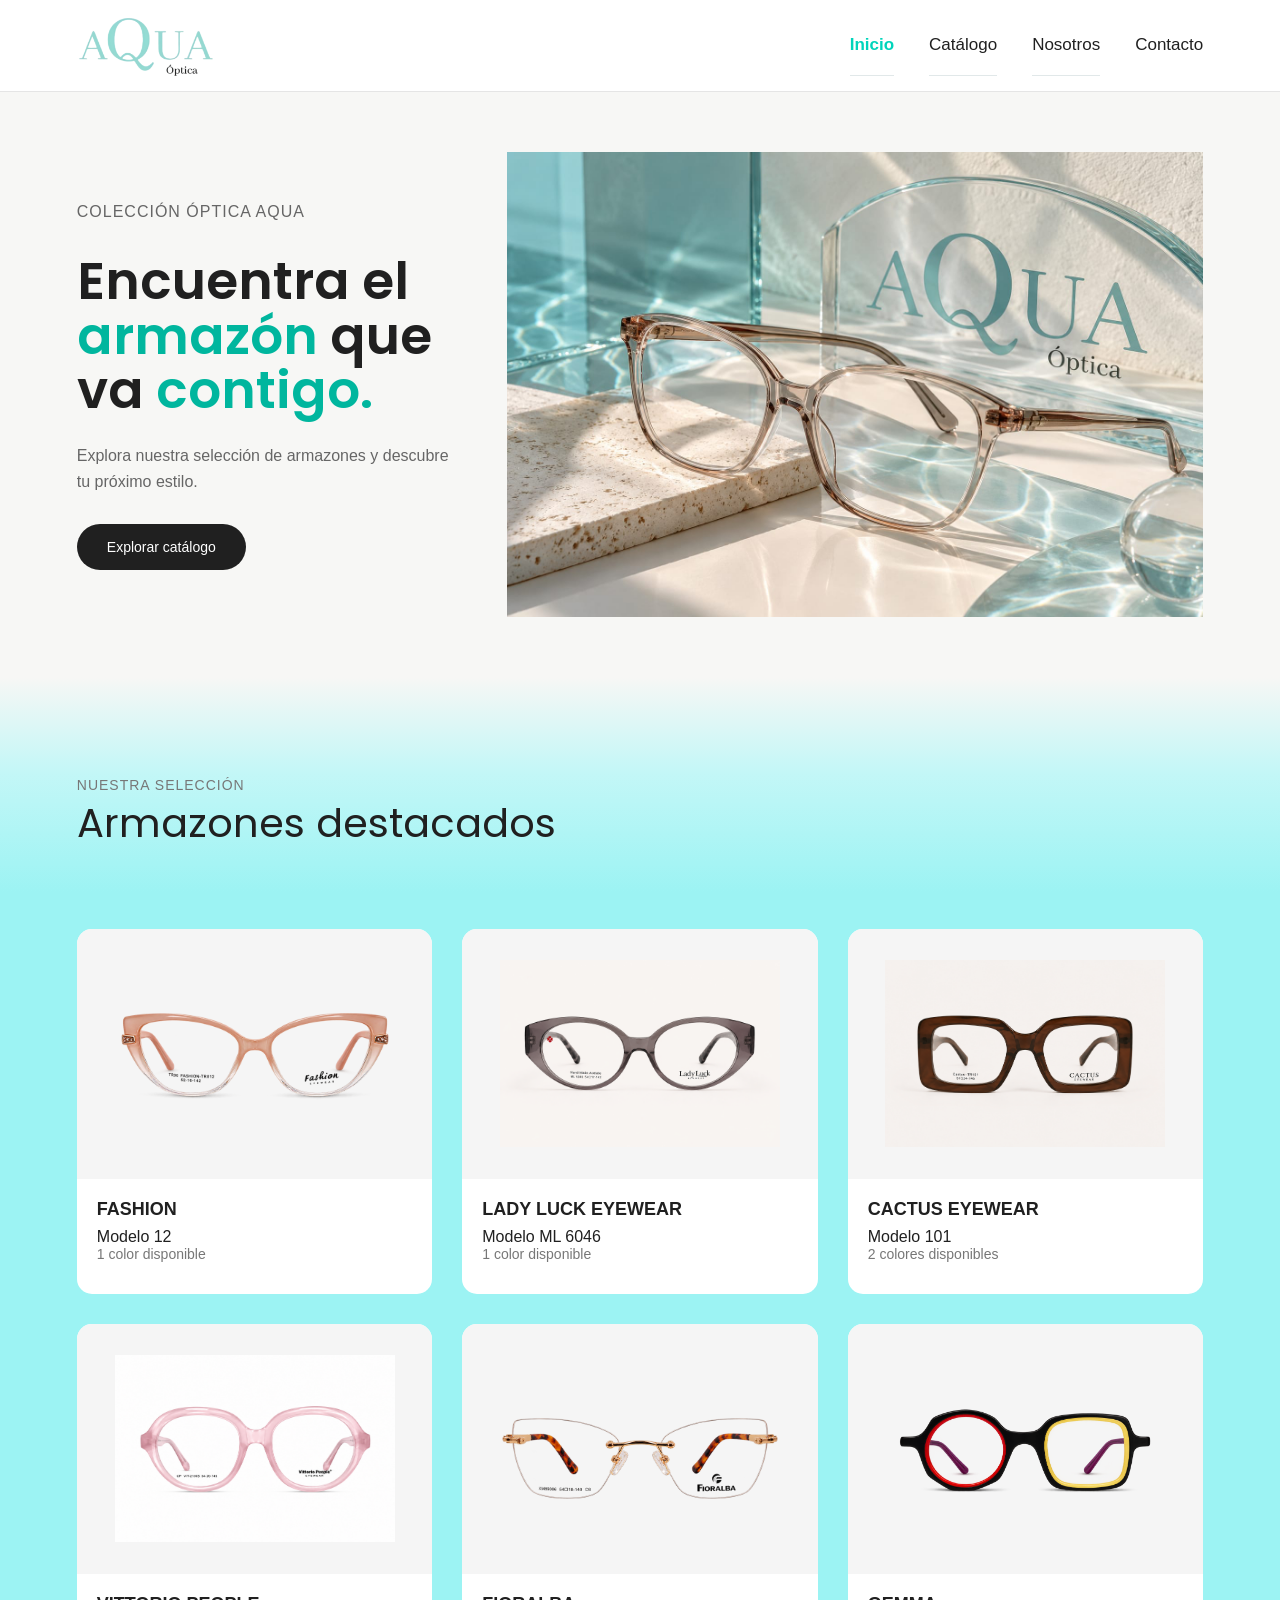
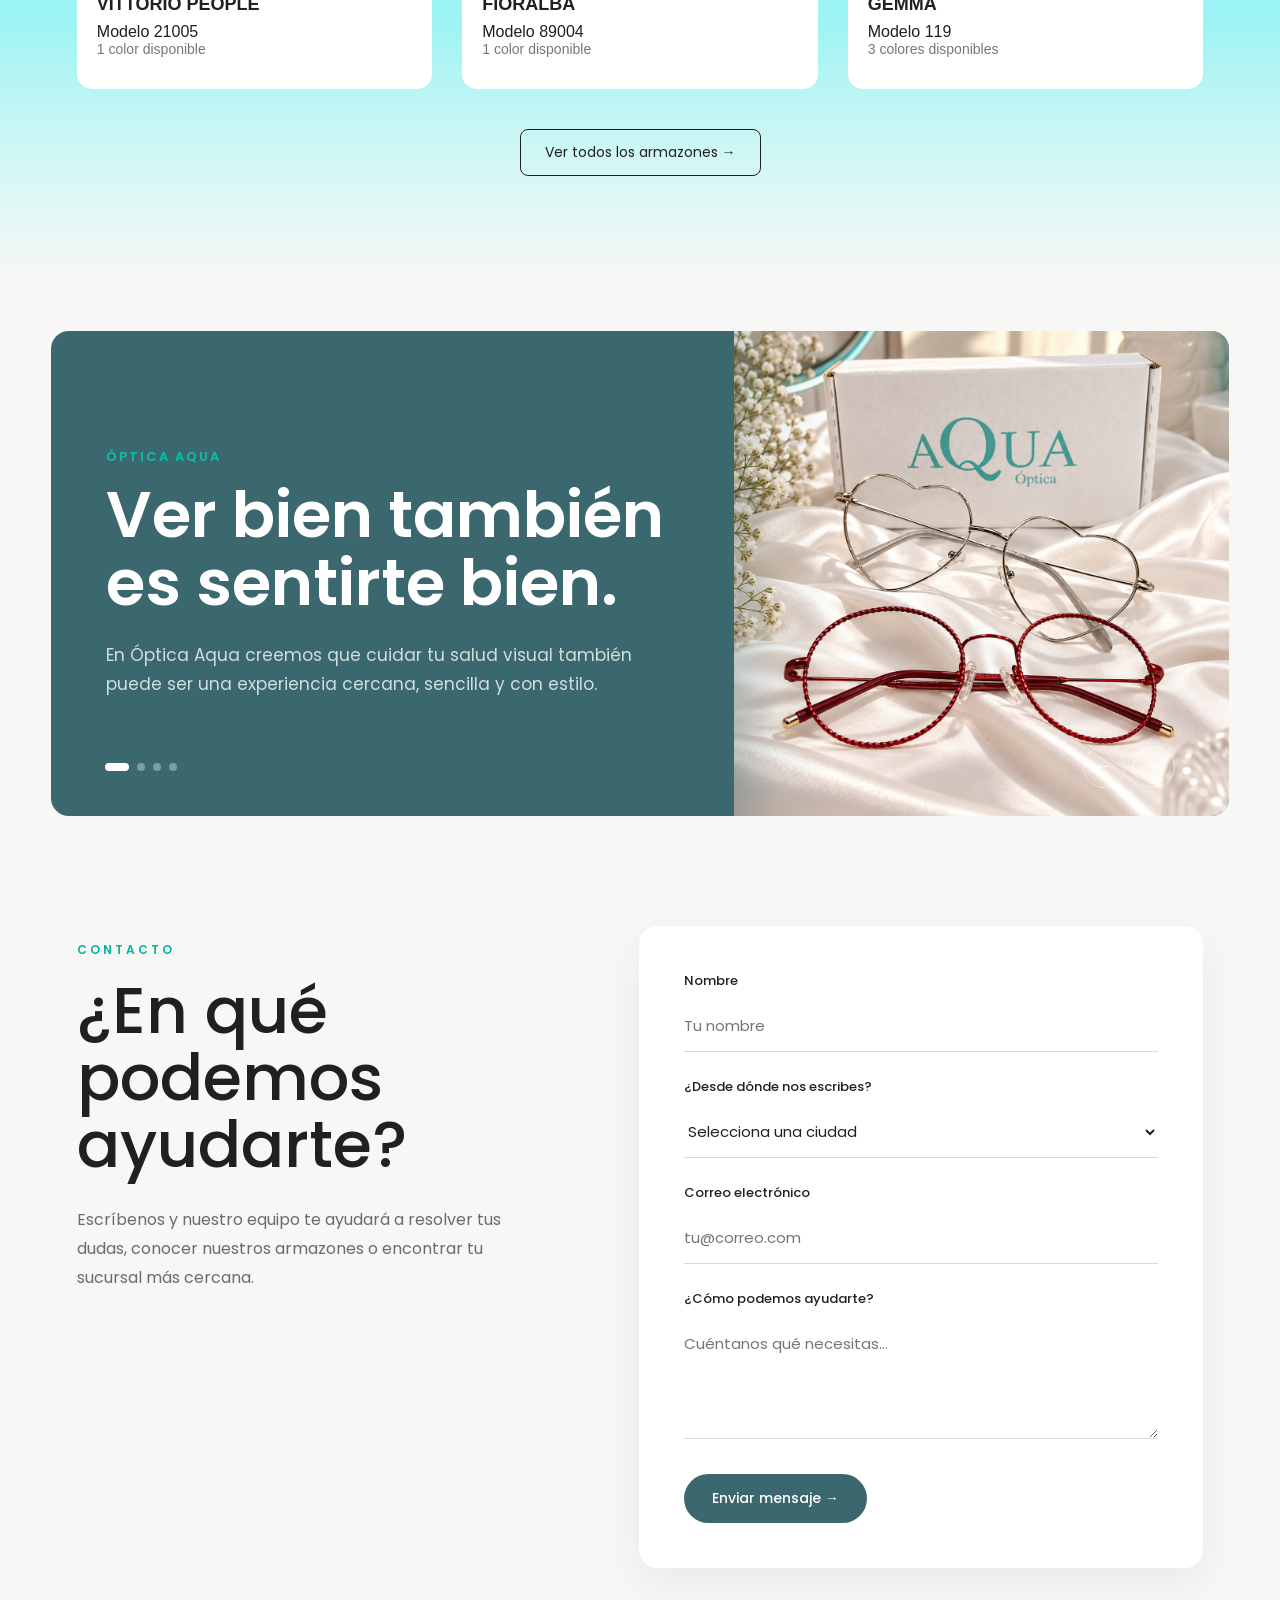
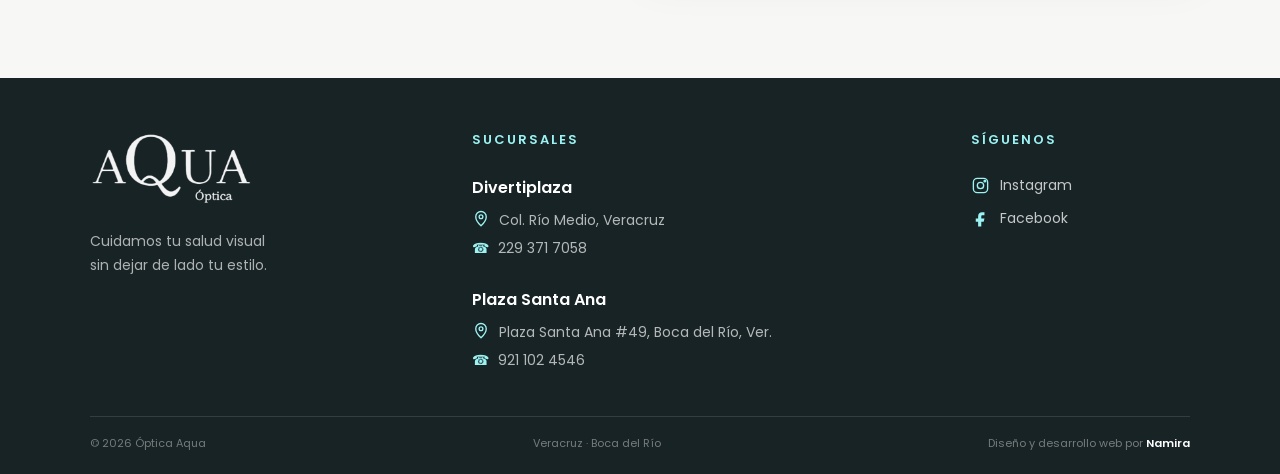
==== commit 8f534103: "Agregar creditos de diseño web" ====
--- a/index.html
+++ b/index.html
@@ -684,6 +684,10 @@
         <p>
             Veracruz · Boca del Río
         </p>
+        <p class="credito-web">
+    Diseño y desarrollo web por 
+    <a href="https://www.instagram.com/namiramx/" target="_blank">Namira</a>
+</p>
 
     </div>
 
--- a/style.css/style.css
+++ b/style.css/style.css
@@ -2874,3 +2874,19 @@
     text-align: center;
 }
 }
+.credito-web {
+    margin: 0;
+    font-size: 12px;
+    opacity: 1;
+    text-align: right;
+}
+
+.credito-web a {
+    color: #ffffff;
+    font-weight: 600;
+    text-decoration: none;
+}
+
+.credito-web a:hover {
+    color: #6fe7e0;
+}
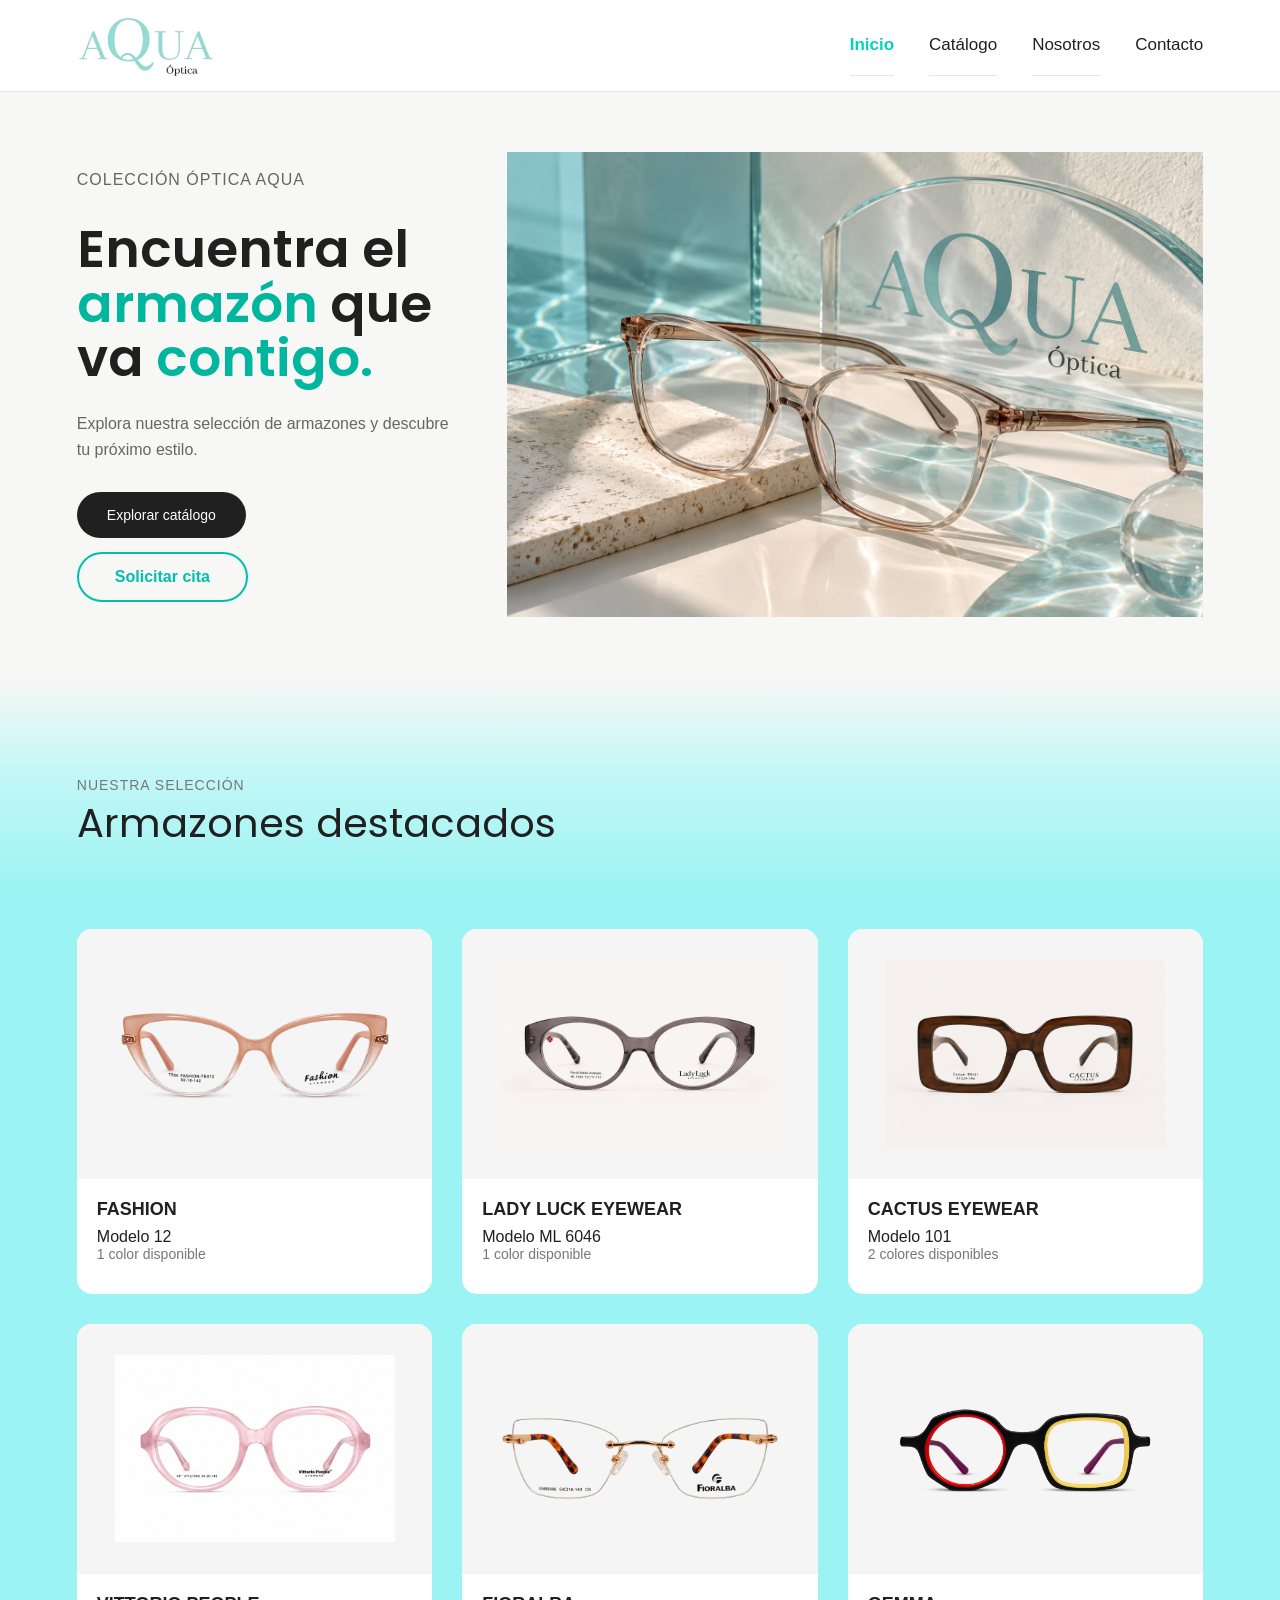
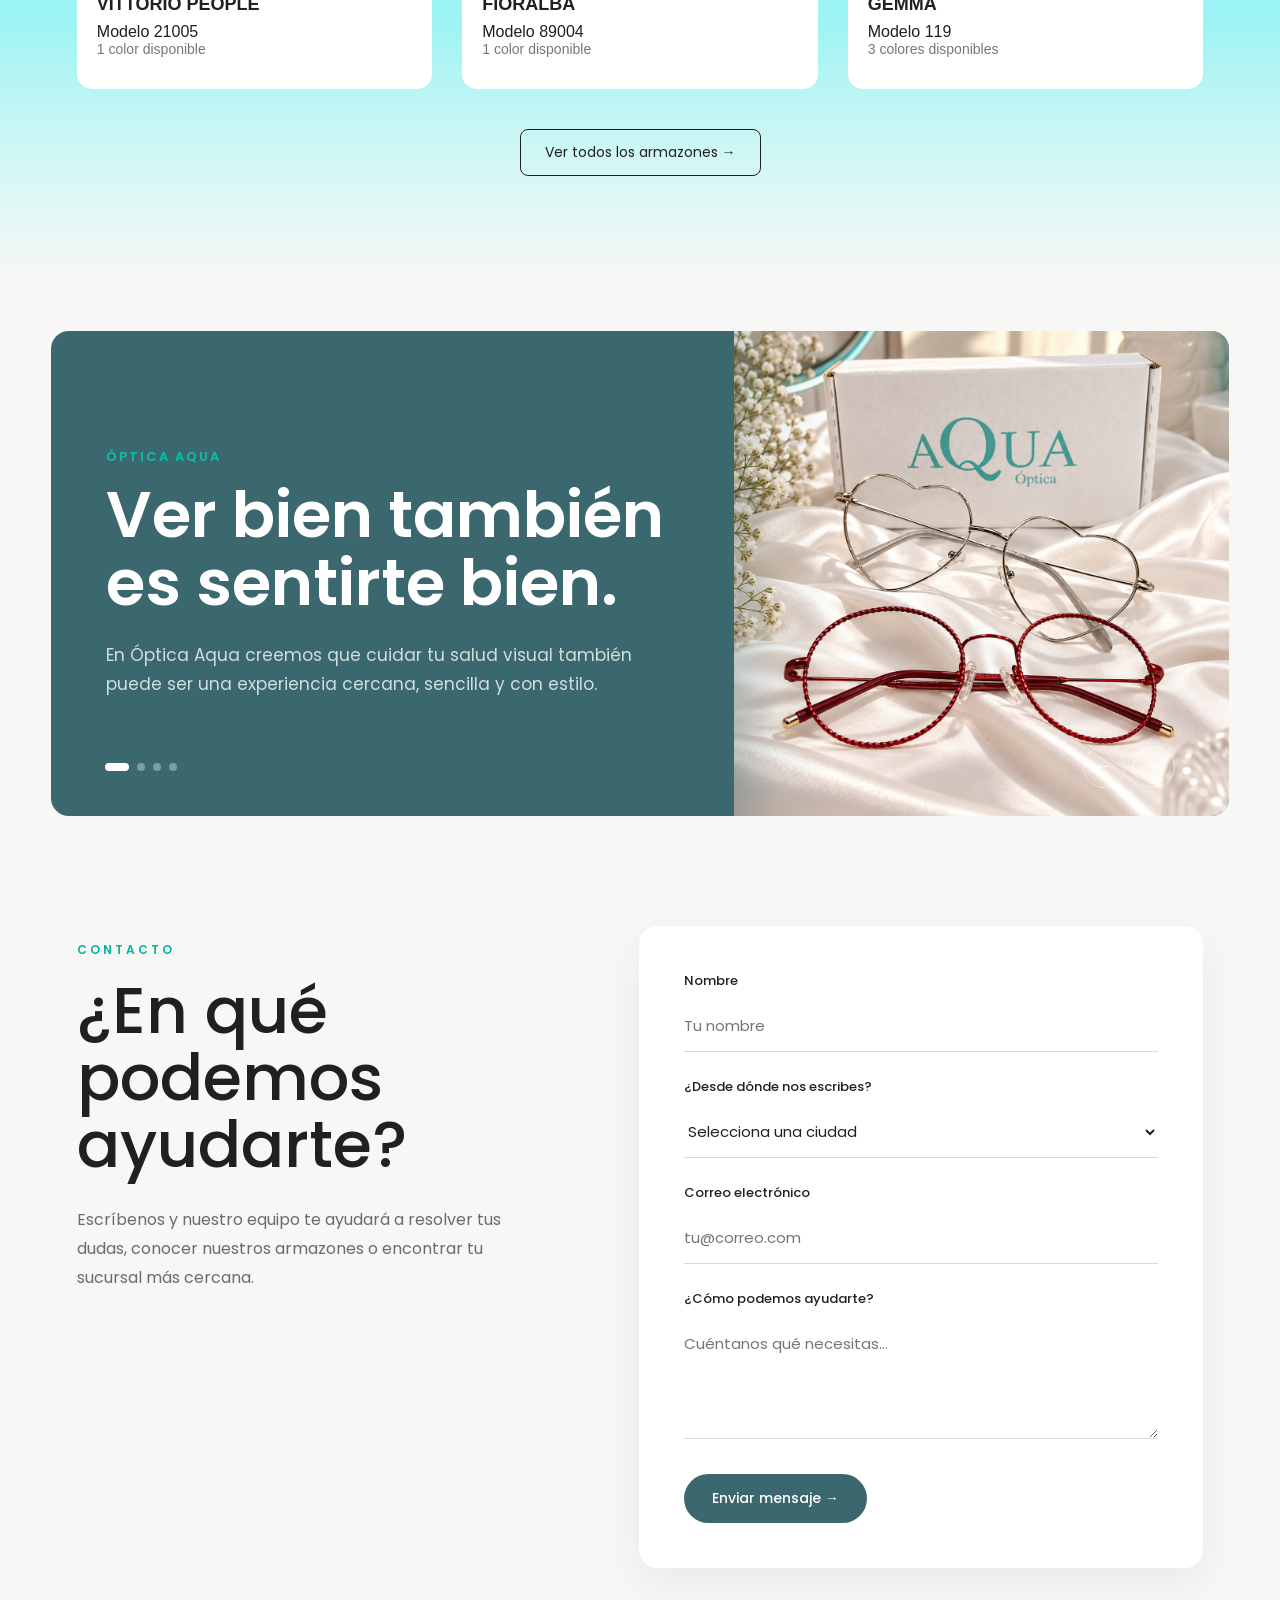
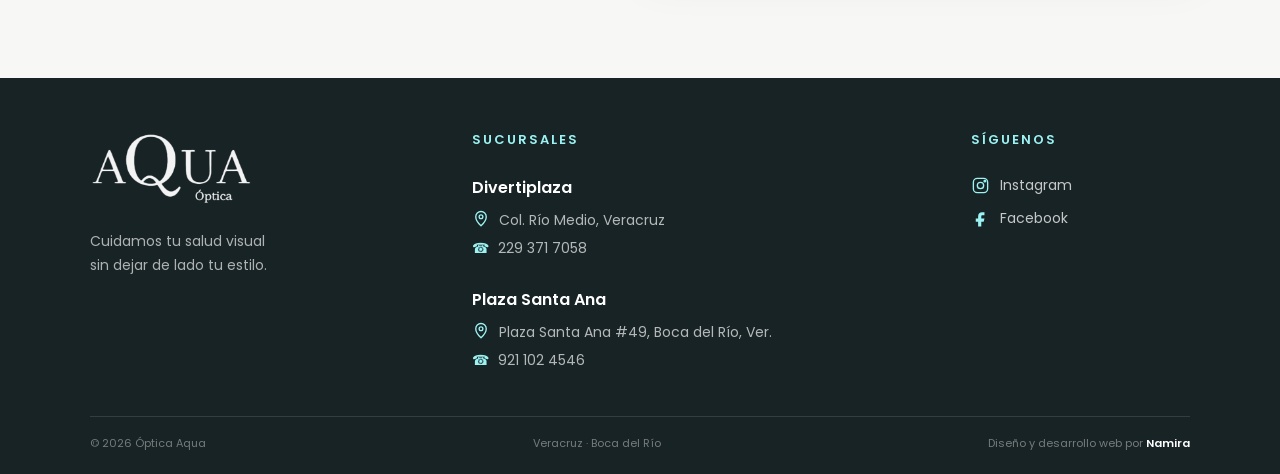
==== commit 0abd53f8: "Agrega solicitud de citas por WhatsApp" ====
--- a/index.html
+++ b/index.html
@@ -225,6 +225,9 @@
                 <a href="#catalogo" class="boton">
                     Explorar catálogo
                 </a>
+                <button class="boton-cita" id="abrirCita">
+    Solicitar cita
+</button>
 
             </div>
 
@@ -693,12 +696,82 @@
 
 </footer>
 
-
-    <!-- JAVASCRIPT -->
+<!-- MODAL SOLICITAR CITA -->
+<div class="modal-cita" id="modalCita">
+
+    <div class="tarjeta-cita">
+
+        <button class="cerrar-cita" id="cerrarCita">×</button>
+
+        <h2>Solicita tu cita</h2>
+
+        <p class="texto-cita">
+            Elige el día y horario en el que te gustaría visitarnos.
+            Nuestro equipo confirmará la disponibilidad por WhatsApp.
+        </p>
+<form id="formCita">
+
+    <div class="campo-cita">
+        <label for="nombreCita">Nombre</label>
+        <input
+            type="text"
+            id="nombreCita"
+            required
+            placeholder="Tu nombre"
+        >
+    </div>
+
+    <div class="campo-cita">
+        <label for="telefonoCita">Teléfono</label>
+        <input
+            type="tel"
+            id="telefonoCita"
+            required
+            placeholder="Tu número de teléfono"
+        >
+    </div>
+
+    <div class="campo-cita">
+        <label for="sucursalCita">Sucursal</label>
+        <select id="sucursalCita" required>
+            <option value="">Selecciona una sucursal</option>
+            <option value="Divertiplaza">Divertiplaza</option>
+            <option value="Plaza Santa Ana">Plaza Santa Ana</option>
+        </select>
+    </div>
+
+    <div class="campo-cita">
+        <label for="fechaCita">¿Qué día te gustaría visitarnos?</label>
+        <input
+            type="date"
+            id="fechaCita"
+            required
+        >
+    </div>
+
+    <div class="campo-cita">
+        <label for="horaCita">¿A qué hora te gustaría acudir?</label>
+        <input
+            type="time"
+            id="horaCita"
+            required
+        >
+    </div>
+
+    <button type="submit" class="enviar-cita">
+        Consultar disponibilidad por WhatsApp
+    </button>
+
+</form>
+
+    </div>
+
+</div>
+
+ <!-- JAVASCRIPT -->
 
 <script src="script.js/inventario.js"></script>
 <script src="script.js/script.js"></script>
-
 </body>
 
 </html>
--- a/style.css/style.css
+++ b/style.css/style.css
@@ -2889,4 +2889,242 @@
 
 .credito-web a:hover {
     color: #6fe7e0;
+}
+.boton-cita {
+    display: block;
+    margin-top: 14px;
+
+    padding: 14px 36px;
+
+    background: transparent;
+    color: #00bfae;
+
+    border: 2px solid #00bfae;
+    border-radius: 999px;
+
+    font-family: inherit;
+    font-size: 16px;
+    font-weight: 600;
+
+    cursor: pointer;
+    transition: 0.2s ease;
+}
+
+.boton-cita:hover {
+    background: #00bfae;
+    color: white;
+}
+/* =========================
+   MODAL SOLICITAR CITA
+========================= */
+
+.modal-cita {
+    position: fixed;
+    inset: 0;
+    background: rgba(0, 0, 0, 0.45);
+
+    display: none;
+    align-items: center;
+    justify-content: center;
+
+    padding: 24px;
+    z-index: 9999;
+}
+
+.modal-cita.activo {
+    display: flex;
+}
+
+.tarjeta-cita {
+    position: relative;
+
+    width: min(900px, 92vw);
+    background: #ffffff;
+
+    border-radius: 28px;
+    padding: 42px 48px;
+
+    box-shadow: 0 24px 70px rgba(0, 0, 0, 0.18);
+}
+
+.tarjeta-cita h2 {
+    margin: 0 0 8px;
+
+    font-size: 32px;
+    line-height: 1.2;
+    color: #171717;
+}
+
+.texto-cita {
+    max-width: 650px;
+    margin: 0 0 28px;
+
+    color: #666666;
+    line-height: 1.6;
+}
+
+.cerrar-cita {
+    position: absolute;
+    top: 22px;
+    right: 26px;
+
+    width: 40px;
+    height: 40px;
+
+    border: none;
+    border-radius: 50%;
+
+    background: transparent;
+    color: #555555;
+
+    font-size: 28px;
+    line-height: 1;
+
+    cursor: pointer;
+}
+
+.cerrar-cita:hover {
+    background: #f3f3f3;
+}
+
+
+/* FORMULARIO */
+
+#formCita {
+    display: grid;
+    grid-template-columns: repeat(2, minmax(0, 1fr));
+
+    column-gap: 24px;
+    row-gap: 8px;
+}
+
+#formCita label {
+    margin-top: 8px;
+
+    font-size: 14px;
+    font-weight: 600;
+    color: #333333;
+}
+
+#formCita input,
+#formCita select {
+    width: 100%;
+    box-sizing: border-box;
+
+    padding: 13px 15px;
+
+    border: 1px solid #dddddd;
+    border-radius: 12px;
+
+    background: #ffffff;
+
+    font-family: inherit;
+    font-size: 15px;
+}
+
+#formCita input:focus,
+#formCita select:focus {
+    outline: none;
+    border-color: #00bfae;
+
+    box-shadow: 0 0 0 3px rgba(0, 191, 174, 0.08);
+}
+
+
+/* Cada label debe quedarse con su campo */
+.campo-cita {
+    display: flex;
+    flex-direction: column;
+    gap: 9px;
+}
+
+.campo-cita label {
+    margin: 0;
+    font-size: 14px;
+    font-weight: 600;
+    color: #333333;
+}
+
+.enviar-cita {
+    align-self: end;
+}
+
+
+/* BOTÓN */
+
+.enviar-cita {
+    grid-column: 2;
+
+    align-self: end;
+
+    min-height: 50px;
+    margin-top: 8px;
+    padding: 13px 22px;
+
+    border: none;
+    border-radius: 999px;
+
+    background: #00bfae;
+    color: #ffffff;
+
+    font-family: inherit;
+    font-size: 15px;
+    font-weight: 600;
+
+    cursor: pointer;
+
+    transition: 0.2s ease;
+}
+
+.enviar-cita:hover {
+    transform: translateY(-1px);
+    opacity: 0.9;
+}
+
+
+/* =========================
+   CELULAR
+========================= */
+
+@media (max-width: 700px) {
+
+    .modal-cita {
+        padding: 14px;
+    }
+
+    .tarjeta-cita {
+        width: 100%;
+        max-height: 90vh;
+
+        padding: 30px 22px;
+        border-radius: 22px;
+
+        overflow-y: auto;
+    }
+
+    .tarjeta-cita h2 {
+        padding-right: 35px;
+        font-size: 27px;
+    }
+
+    .texto-cita {
+        margin-bottom: 22px;
+        font-size: 14px;
+    }
+
+    #formCita {
+        display: flex;
+        flex-direction: column;
+        gap: 8px;
+    }
+
+    #formCita label {
+        margin-top: 7px;
+    }
+
+    .enviar-cita {
+        width: 100%;
+        margin-top: 16px;
+    }
+
 }
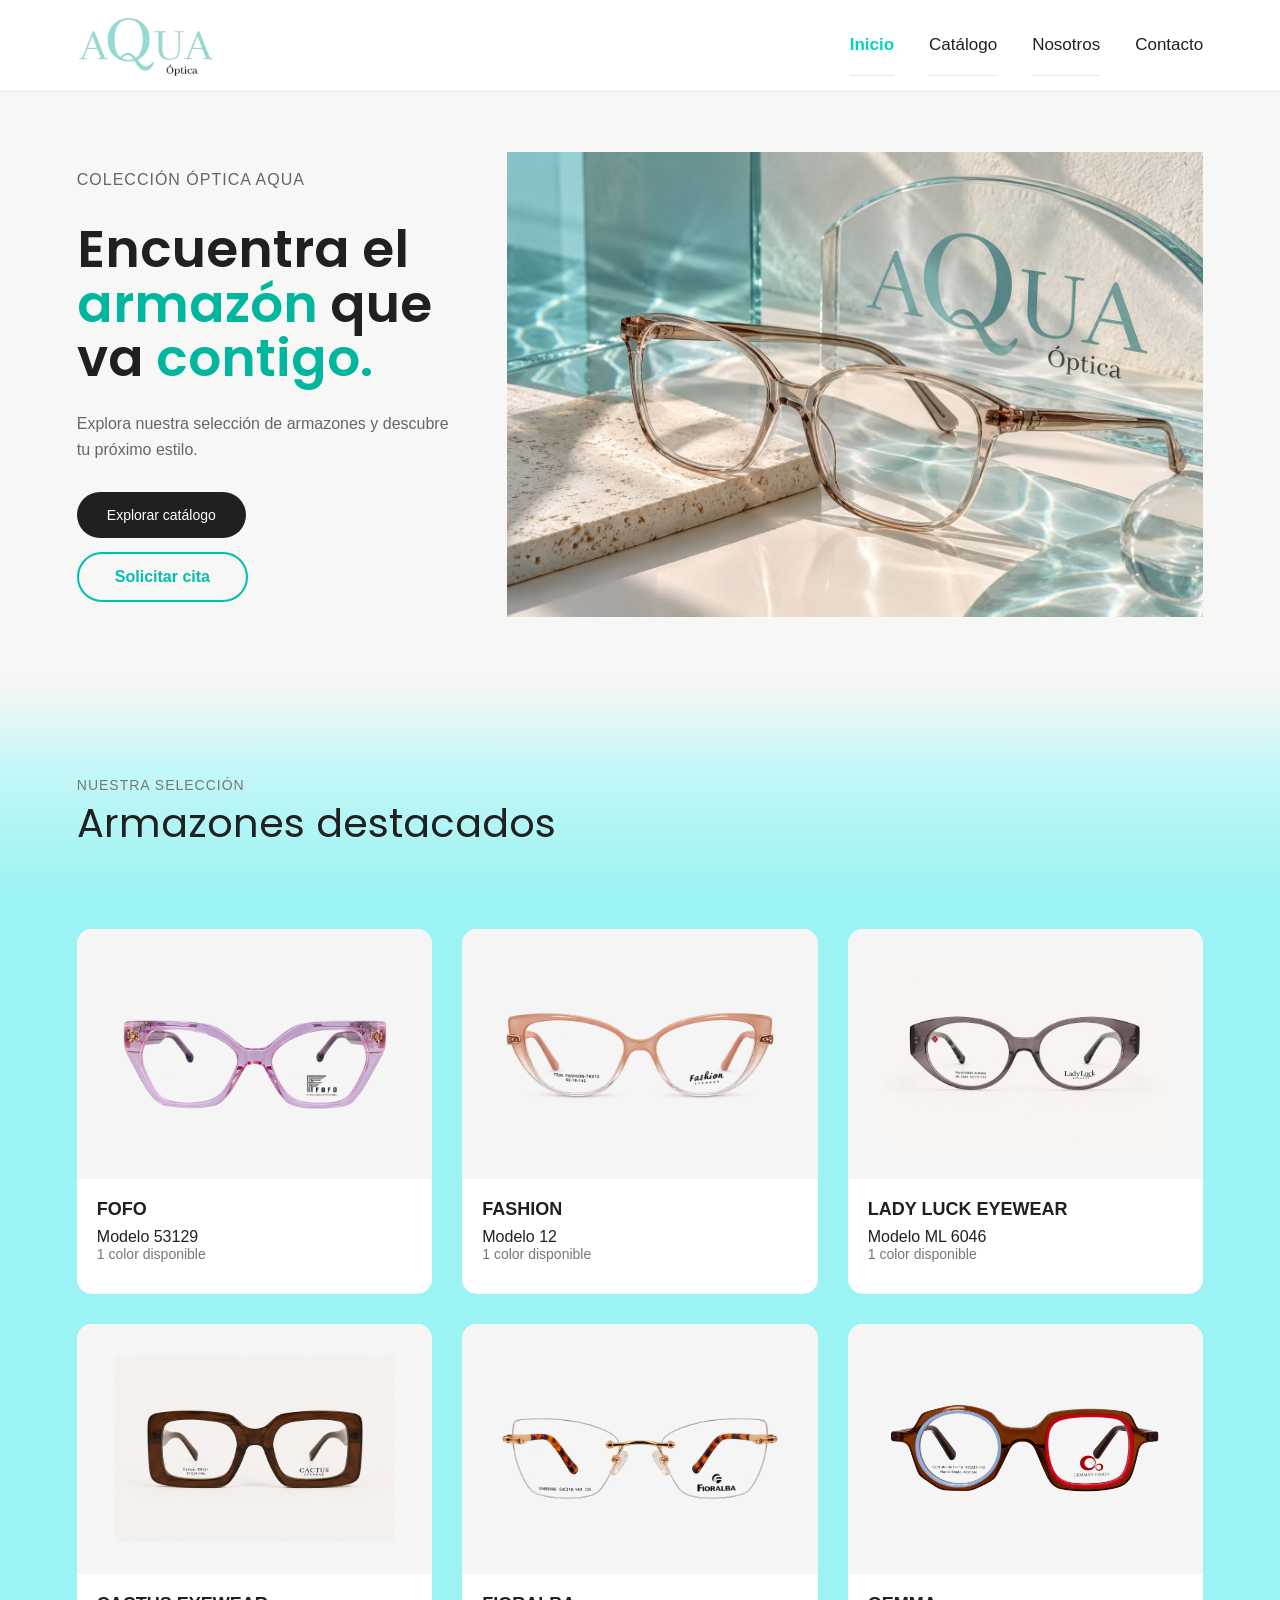
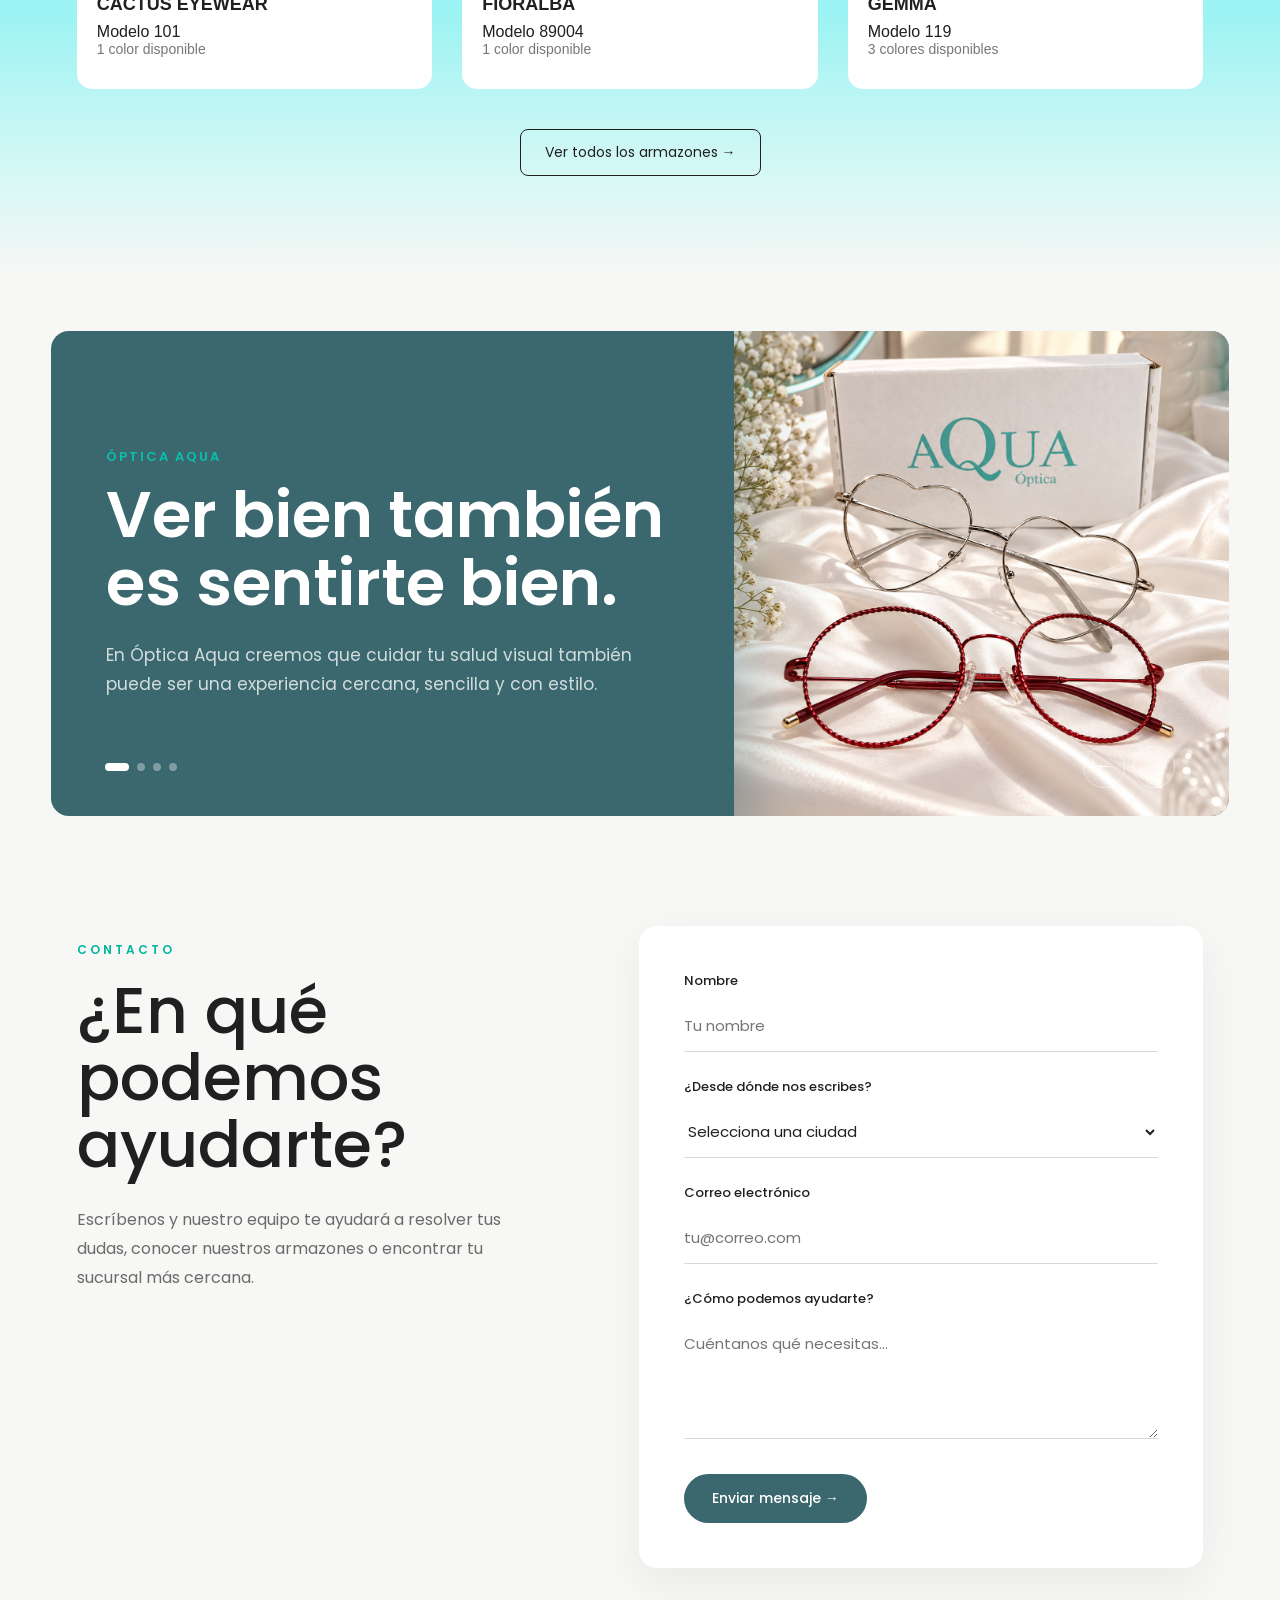
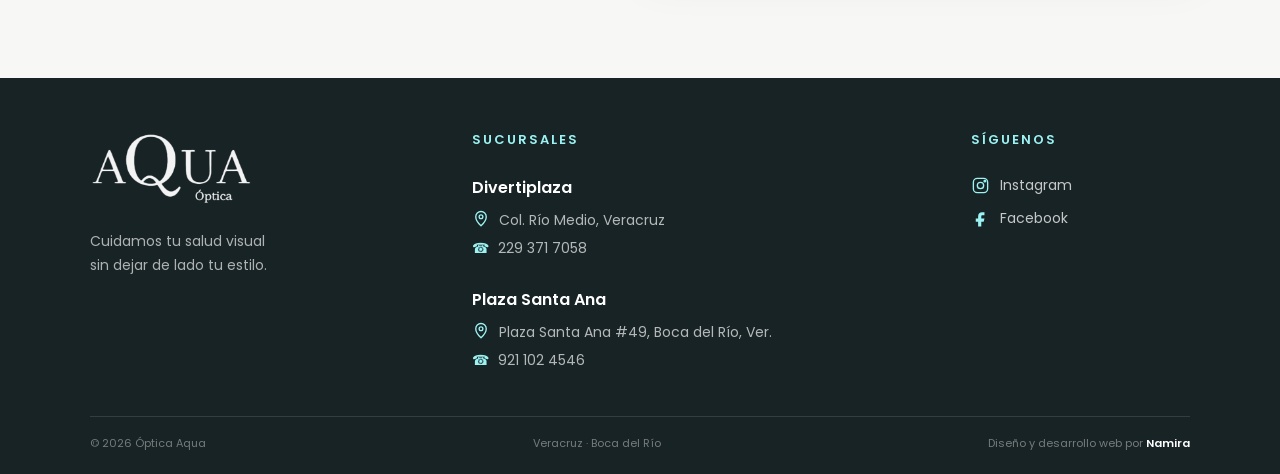
==== commit 7cec395b: "Actualizacion de inventario" ====
--- a/index.html
+++ b/index.html
@@ -6,6 +6,7 @@
     <meta name="viewport" content="width=device-width, initial-scale=1.0">
 
     <title>Óptica Aqua</title>
+  <link rel="icon" type="image/png" sizes="any" href="./imagenes/favicon.png?v=3">
 
     <!-- TIPOGRAFÍA POPPINS -->
     <link rel="preconnect" href="https://fonts.googleapis.com">
--- a/style.css/style.css
+++ b/style.css/style.css
@@ -3127,4 +3127,116 @@
         margin-top: 16px;
     }
 
+}
+/* BOTÓN COMPARTIR ARMAZÓN */
+
+.boton-compartir {
+    position: absolute;
+    top: 12px;
+    right: 12px;
+    z-index: 5;
+
+    width: 38px;
+    height: 38px;
+    border: none;
+    border-radius: 50%;
+
+    background: rgba(255, 255, 255, 0.95);
+    color: #333;
+
+    display: flex;
+    align-items: center;
+    justify-content: center;
+
+    font-size: 22px;
+    cursor: pointer;
+
+    box-shadow: 0 2px 8px rgba(0, 0, 0, 0.12);
+    transition: transform 0.2s ease, background 0.2s ease;
+}
+
+.boton-compartir:hover {
+    background: #e5f7fa;
+    transform: scale(1.08);
+}
+/* MANTENER EL ICONO DENTRO DE LA TARJETA */
+
+.tarjeta-producto {
+    position: relative;
+}
+/* COMPARTIR DESDE LA FICHA DEL ARMAZÓN */
+/* COMPARTIR ARMAZÓN - BOTÓN EXPANDIBLE */
+
+.modal-imagen {
+    position: relative;
+}
+
+.boton-compartir-ficha {
+    position: absolute;
+    top: 14px;
+    right: 14px;
+    z-index: 10;
+
+    width: 36px;
+    height: 36px;
+    padding: 0 9px;
+
+    display: flex;
+    align-items: center;
+    justify-content: flex-start;
+    gap: 9px;
+
+    background: #ffffff;
+    color: #286a75;
+
+    border: 1px solid #dcebed;
+    border-radius: 30px;
+
+    cursor: pointer;
+    overflow: hidden;
+    white-space: nowrap;
+
+    box-shadow: 0 2px 8px rgba(0, 0, 0, 0.08);
+
+    transition: width 0.3s ease, background 0.2s ease;
+}
+
+.boton-compartir-ficha svg {
+    width: 17px;
+    height: 17px;
+    min-width: 17px;
+    flex-shrink: 0;
+}
+
+.texto-compartir {
+    font-size: 12px;
+    font-weight: 600;
+    opacity: 0;
+    transition: opacity 0.2s ease;
+}
+
+/* EXPANDIR AL PASAR EL CURSOR */
+
+@media (hover: hover) {
+    .boton-compartir-ficha:hover {
+        width: 175px;
+        background: #eaf7f9;
+    }
+
+    .boton-compartir-ficha:hover .texto-compartir {
+        opacity: 1;
+    }
+}
+/* =========================================
+   CORREGIR FOTOS DE ARMAZONES EN CELULAR
+   ========================================= */
+
+@media (max-width: 768px) {
+
+    .modal-imagen img {
+        transform: none !important;
+        transform-origin: center !important;
+        object-fit: contain !important;
+    }
+
 }
